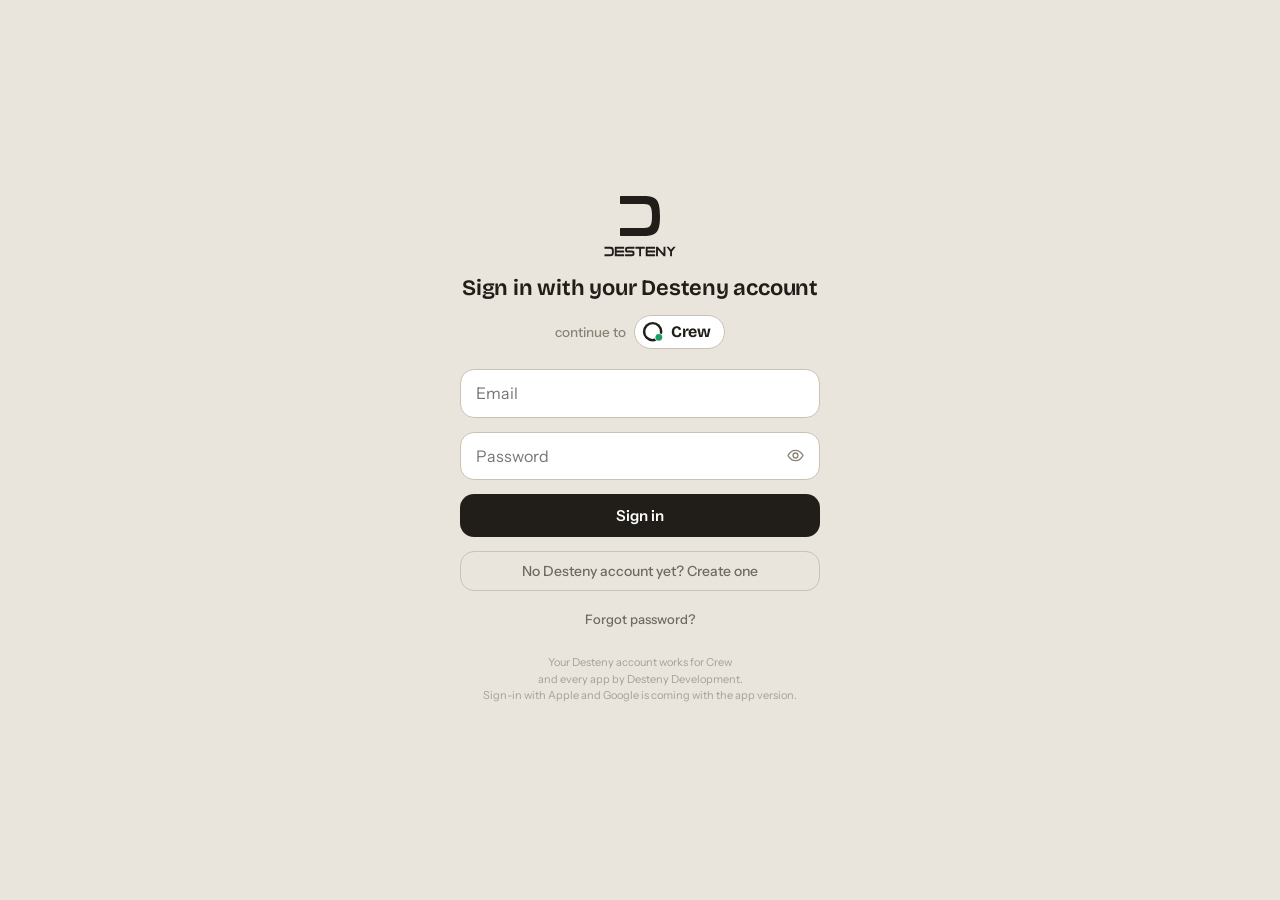
==== index.html @ 1696295f "Ausgelieferter Stand" ====
<!doctype html>
<html lang="de">
  <head>
    <meta charset="utf-8" />
    <meta name="viewport" content="width=device-width, initial-scale=1, viewport-fit=cover" />
    <meta name="theme-color" content="#f6f3ee" />
    <title>Crew</title>
    <link rel="icon" href="./icons/icon.svg" type="image/svg+xml" />
    <link rel="icon" href="./icons/favicon-32.png" sizes="32x32" media="(prefers-color-scheme: light)" />
    <link rel="icon" href="./icons/favicon-32-dunkel.png" sizes="32x32" media="(prefers-color-scheme: dark)" />
    <link rel="apple-touch-icon" href="./icons/apple-touch-icon.png" />
    <link rel="manifest" href="./manifest.json" />
    <meta name="mobile-web-app-capable" content="yes" />
    <meta name="apple-mobile-web-app-capable" content="yes" />
    <meta name="apple-mobile-web-app-status-bar-style" content="default" />
    <meta name="apple-mobile-web-app-title" content="Crew" />
    <link rel="stylesheet" href="./fonts.css" />
    <link rel="stylesheet" href="./styles.css" />
  </head>
  <body>
    <main id="app" aria-live="polite"></main>
    <!-- Vom Server erzeugt (scripts/serve.mjs): wählt Demo- oder Server-Modus. Fehlt die
         Datei, bleibt es beim Demo-Modus — die App läuft auch als reine Dateisammlung. -->
    <script src="./config.js"></script>
    <script type="module" src="./app.js"></script>
  </body>
</html>
---- fonts.css ----
/* Lokale Schriften — kein Aufruf an Google-Server. */
@font-face{
  font-family:'Bricolage Grotesque';
  font-style:normal;
  font-weight:400 800;
  font-display:swap;
  src:url('./fonts/BricolageGrotesque-latin-ext.woff2') format('woff2');
  unicode-range:U+0100-02BA, U+02BD-02C5, U+02C7-02CC, U+02CE-02D7, U+02DD-02FF, U+0304, U+0308, U+0329, U+1D00-1DBF, U+1E00-1E9F, U+1EF2-1EFF, U+2020, U+20A0-20AB, U+20AD-20C0, U+2113, U+2C60-2C7F, U+A720-A7FF;
}
@font-face{
  font-family:'Bricolage Grotesque';
  font-style:normal;
  font-weight:400 800;
  font-display:swap;
  src:url('./fonts/BricolageGrotesque-latin.woff2') format('woff2');
  unicode-range:U+0000-00FF, U+0131, U+0152-0153, U+02BB-02BC, U+02C6, U+02DA, U+02DC, U+0304, U+0308, U+0329, U+2000-206F, U+20AC, U+2122, U+2191, U+2193, U+2212, U+2215, U+FEFF, U+FFFD;
}
@font-face{
  font-family:'Instrument Sans';
  font-style:normal;
  font-weight:400 700;
  font-display:swap;
  src:url('./fonts/InstrumentSans-latin-ext.woff2') format('woff2');
  unicode-range:U+0100-02BA, U+02BD-02C5, U+02C7-02CC, U+02CE-02D7, U+02DD-02FF, U+0304, U+0308, U+0329, U+1D00-1DBF, U+1E00-1E9F, U+1EF2-1EFF, U+2020, U+20A0-20AB, U+20AD-20C0, U+2113, U+2C60-2C7F, U+A720-A7FF;
}
@font-face{
  font-family:'Instrument Sans';
  font-style:normal;
  font-weight:400 700;
  font-display:swap;
  src:url('./fonts/InstrumentSans-latin.woff2') format('woff2');
  unicode-range:U+0000-00FF, U+0131, U+0152-0153, U+02BB-02BC, U+02C6, U+02DA, U+02DC, U+0304, U+0308, U+0329, U+2000-206F, U+20AC, U+2122, U+2191, U+2193, U+2212, U+2215, U+FEFF, U+FFFD;
}
---- styles.css ----
/* ==========================================================================
   Design-Tokens (Fable, 04.09.2026). Alle Farben der App laufen über diese
   Variablen; die Screens enthalten keine Hex-Literale mehr (scripts/tokenize.mjs).
   Hell ist der Standard, Dunkel liegt auf :root[data-theme="dark"] — das Thema
   wird von core/theme.js gesetzt (Einstellung System/Hell/Dunkel, System löst
   prefers-color-scheme auf). Alpha-Tokens (--ink-aNN, --shadow-NN, --green-aNN …)
   erzeugt das Skript zwischen den AUTO-Marken.
   ========================================================================== */
/* tokens:start */
:root {
  --canvas: #eae5dc;
  --paper: #f6f3ee;
  --paper-soft: #fcfbf8;
  --surface: #ffffff;
  --field: #ede8e0;
  --field-deep: #e7e2d8;
  --handle: #d9d3ca;
  --line-solid: #c9c2b6;
  --line-strong: #b8b0a4;
  --nav: rgba(252, 251, 248, .96);
  --ink: #211e1a;
  --ink-soft: #6f6963;
  --muted: #8a8377;
  --muted-light: #a79f95;
  --on-ink: #ffffff;
  --on-accent: #ffffff;
  --green: #1b9e5f;
  --green-dark: #17694a;
  --green-tint: #e3f2e9;
  --orange: #d96c1f;
  --orange-dark: #b05e1c;
  --orange-tint: #fbf1e8;
  --red: #d14b3f;
  --danger: #c0442c;
  --red-tint: #fbedea;
  --blue: #7f9fc9;
  --blue-dark: #3d5e8c;
  --blue-tint: #eff3fa;
  --map-tint: #d9e6e4;
  /* Auftrag §2.2: Der QR-Code bleibt in BEIDEN Themen hell. Ein umgedrehter Code (helle
     Module auf dunklem Grund) lesen zwar viele Scanner, aber nicht alle — und ein Code,
     der bei manchen nicht geht, ist kaputt. Deshalb eigene Tokens, die im dunklen Satz
     bewusst NICHT überschrieben werden. */
  --qr-grund: #f6f3ee;
  --qr-tinte: #211e1a;
  --qr-marke: #17694a;
  --scrim: rgba(246, 243, 238, .26);
  --scrim-filter: blur(6px);
  --ring-rgb: 24,21,18;
  --glass: rgba(255,255,255,.72);
  --line: var(--ink-a09);
  --radius-card: 18px;
  --radius-screen: 44px;
  /* AUTO-ALPHA-LIGHT */
  --green-a00: rgba(27,158,95,0);
  --green-a05: rgba(27,158,95,.05);
  --green-a10: rgba(27,158,95,.1);
  --green-a12: rgba(27,158,95,.12);
  --green-a14: rgba(27,158,95,.14);
  --green-a16: rgba(27,158,95,.16);
  --green-a20: rgba(27,158,95,.2);
  --green-a22: rgba(27,158,95,.22);
  --green-a26: rgba(27,158,95,.26);
  --green-a28: rgba(27,158,95,.28);
  --green-a30: rgba(27,158,95,.3);
  --green-a35: rgba(27,158,95,.35);
  --green-a40: rgba(27,158,95,.4);
  --green-a42: rgba(27,158,95,.42);
  --green-a45: rgba(27,158,95,.45);
  --green-a50: rgba(27,158,95,.5);
  --green-a55: rgba(27,158,95,.55);
  --green-a60: rgba(27,158,95,.6);
  --green-a62: rgba(27,158,95,.62);
  --green-a65: rgba(27,158,95,.65);
  --green-a90: rgba(27,158,95,.9);
  --green-a92: rgba(27,158,95,.92);
  --ink-a05: rgba(33,30,26,.05);
  --ink-a06: rgba(33,30,26,.06);
  --ink-a07: rgba(33,30,26,.07);
  --ink-a08: rgba(33,30,26,.08);
  --ink-a09: rgba(33,30,26,.09);
  --ink-a10: rgba(33,30,26,.1);
  --ink-a12: rgba(33,30,26,.12);
  --ink-a14: rgba(33,30,26,.14);
  --ink-a16: rgba(33,30,26,.16);
  --ink-a18: rgba(33,30,26,.18);
  --ink-a20: rgba(33,30,26,.2);
  --ink-a22: rgba(33,30,26,.22);
  --ink-a28: rgba(33,30,26,.28);
  --ink-a35: rgba(33,30,26,.35);
  --ink-a3_5: rgba(33,30,26,.035);
  --ink-a44: rgba(33,30,26,.44);
  --ink-a50: rgba(33,30,26,.5);
  --ink-a72: rgba(33,30,26,.72);
  --ink-a92: rgba(33,30,26,.92);
  --orange-a22: rgba(217,108,31,.22);
  --orange-a28: rgba(217,108,31,.28);
  --orange-a32: rgba(217,108,31,.32);
  --orange-a35: rgba(217,108,31,.35);
  --orange-a40: rgba(217,108,31,.4);
  --orange-dark-a08: rgba(176,94,28,.08);
  --orange-dark-a10: rgba(176,94,28,.1);
  --orange-dark-a28: rgba(176,94,28,.28);
  --orange-dark-a30: rgba(176,94,28,.3);
  --orange-dark-a34: rgba(176,94,28,.34);
  --paper-a00: rgba(246,243,238,0);
  --paper-a72: rgba(246,243,238,.72);
  --paper-a88: rgba(246,243,238,.88);
  --paper-a90: rgba(246,243,238,.9);
  --paper-a92: rgba(246,243,238,.92);
  --paper-a94: rgba(246,243,238,.94);
  --red-a25: rgba(209,75,63,.25);
  --red-a28: rgba(209,75,63,.28);
  --red-a30: rgba(209,75,63,.3);
  --red-a45: rgba(209,75,63,.45);
  --shadow-04: rgba(33,30,26,.04);
  --shadow-05: rgba(33,30,26,.05);
  --shadow-06: rgba(33,30,26,.06);
  --shadow-07: rgba(33,30,26,.07);
  --shadow-08: rgba(33,30,26,.08);
  --shadow-10: rgba(33,30,26,.1);
  --shadow-12: rgba(33,30,26,.12);
  --shadow-14: rgba(33,30,26,.14);
  --shadow-15: rgba(33,30,26,.15);
  --shadow-16: rgba(33,30,26,.16);
  --shadow-18: rgba(33,30,26,.18);
  --shadow-20: rgba(33,30,26,.2);
  --shadow-22: rgba(33,30,26,.22);
  --shadow-25: rgba(33,30,26,.25);
  --shadow-30: rgba(33,30,26,.3);
  /* /AUTO-ALPHA-LIGHT */
  color-scheme: light;
  font-family: "Instrument Sans", system-ui, sans-serif;
  color: var(--ink);
  background: var(--canvas);
}
:root[data-theme="dark"] {
  --canvas: #121110;
  --paper: #1a1816;
  --paper-soft: #1f1d1a;
  --surface: #262320;
  --field: #2f2b27;
  --field-deep: #383430;
  --handle: #45403a;
  --line-solid: #4b4640;
  --line-strong: #5a544d;
  --nav: rgba(26, 24, 22, .96);
  --ink: #f2ede5;
  --ink-soft: #cfc8be;
  --muted: #a0988c;
  --muted-light: #7a7268;
  --on-ink: #17150f;
  --on-accent: #ffffff;
  --green: #2db56f;
  --green-dark: #8fdcb2;
  --green-tint: #1c2e25;
  --orange: #ee8a3a;
  --orange-dark: #f3ad6e;
  --orange-tint: #33251a;
  --red: #ef6f63;
  --danger: #f3806f;
  --red-tint: #3a1f1c;
  --blue: #8fb0dc;
  --blue-dark: #a9c4ea;
  --blue-tint: #1f2734;
  --map-tint: #22302f;
  --scrim: rgba(8, 7, 6, .44);
  --scrim-filter: blur(6px);
  --ring-rgb: 242,237,229;
  --glass: rgba(38,35,32,.72);
  /* AUTO-ALPHA-DARK */
  --green-a00: rgba(45,181,111,0);
  --green-a05: rgba(45,181,111,.05);
  --green-a10: rgba(45,181,111,.1);
  --green-a12: rgba(45,181,111,.12);
  --green-a14: rgba(45,181,111,.14);
  --green-a16: rgba(45,181,111,.16);
  --green-a20: rgba(45,181,111,.2);
  --green-a22: rgba(45,181,111,.22);
  --green-a26: rgba(45,181,111,.26);
  --green-a28: rgba(45,181,111,.28);
  --green-a30: rgba(45,181,111,.3);
  --green-a35: rgba(45,181,111,.35);
  --green-a40: rgba(45,181,111,.4);
  --green-a42: rgba(45,181,111,.42);
  --green-a45: rgba(45,181,111,.45);
  --green-a50: rgba(45,181,111,.5);
  --green-a55: rgba(45,181,111,.55);
  --green-a60: rgba(45,181,111,.6);
  --green-a62: rgba(45,181,111,.62);
  --green-a65: rgba(45,181,111,.65);
  --green-a90: rgba(45,181,111,.9);
  --green-a92: rgba(45,181,111,.92);
  --ink-a05: rgba(242,237,229,.065);
  --ink-a06: rgba(242,237,229,.078);
  --ink-a07: rgba(242,237,229,.091);
  --ink-a08: rgba(242,237,229,.104);
  --ink-a09: rgba(242,237,229,.117);
  --ink-a10: rgba(242,237,229,.13);
  --ink-a12: rgba(242,237,229,.156);
  --ink-a14: rgba(242,237,229,.182);
  --ink-a16: rgba(242,237,229,.208);
  --ink-a18: rgba(242,237,229,.234);
  --ink-a20: rgba(242,237,229,.26);
  --ink-a22: rgba(242,237,229,.286);
  --ink-a28: rgba(242,237,229,.364);
  --ink-a35: rgba(242,237,229,.455);
  --ink-a3_5: rgba(242,237,229,.046);
  --ink-a44: rgba(242,237,229,.572);
  --ink-a50: rgba(242,237,229,.65);
  --ink-a72: rgba(242,237,229,.936);
  --ink-a92: rgba(242,237,229,1);
  --orange-a22: rgba(238,138,58,.22);
  --orange-a28: rgba(238,138,58,.28);
  --orange-a32: rgba(238,138,58,.32);
  --orange-a35: rgba(238,138,58,.35);
  --orange-a40: rgba(238,138,58,.4);
  --orange-dark-a08: rgba(243,173,110,.08);
  --orange-dark-a10: rgba(243,173,110,.1);
  --orange-dark-a28: rgba(243,173,110,.28);
  --orange-dark-a30: rgba(243,173,110,.3);
  --orange-dark-a34: rgba(243,173,110,.34);
  --paper-a00: rgba(26,24,22,0);
  --paper-a72: rgba(26,24,22,.72);
  --paper-a88: rgba(26,24,22,.88);
  --paper-a90: rgba(26,24,22,.9);
  --paper-a92: rgba(26,24,22,.92);
  --paper-a94: rgba(26,24,22,.94);
  --red-a25: rgba(239,111,99,.25);
  --red-a28: rgba(239,111,99,.28);
  --red-a30: rgba(239,111,99,.3);
  --red-a45: rgba(239,111,99,.45);
  --shadow-04: rgba(0,0,0,.08);
  --shadow-05: rgba(0,0,0,.1);
  --shadow-06: rgba(0,0,0,.12);
  --shadow-07: rgba(0,0,0,.14);
  --shadow-08: rgba(0,0,0,.16);
  --shadow-10: rgba(0,0,0,.2);
  --shadow-12: rgba(0,0,0,.24);
  --shadow-14: rgba(0,0,0,.28);
  --shadow-15: rgba(0,0,0,.3);
  --shadow-16: rgba(0,0,0,.32);
  --shadow-18: rgba(0,0,0,.36);
  --shadow-20: rgba(0,0,0,.4);
  --shadow-22: rgba(0,0,0,.44);
  --shadow-25: rgba(0,0,0,.5);
  --shadow-30: rgba(0,0,0,.6);
  /* /AUTO-ALPHA-DARK */
  color-scheme: dark;
}
/* tokens:end */

* { box-sizing: border-box; }
html, body, #app { min-height: 100%; margin: 0; }
body { min-height: 100dvh; }

/* Auftrag §4.6 — die App soll sich nicht wie eine Website im Browser anfuehlen.
   overscroll-behavior: none nimmt dem Dokument das Gummiband und das Ziehen zum
   Neuladen. overflow: hidden verhindert, dass die SEITE selbst scrollt; gescrollt
   wird ausschliesslich in .screen-scroll, und die haelt ihr Scrollen bei sich
   (overscroll-behavior: contain, weiter unten).
   Das Vergroessern mit zwei Fingern bleibt ausdruecklich erlaubt — wer schlecht
   sieht, braucht es. Das unruhige Gefuehl kam vom Ziehen ueber den Rand. */
html, body { overscroll-behavior: none; }
@media (pointer: coarse), (max-width: 900px) {
  html, body {
    /* svh statt dvh: die KLEINE Ansichtshoehe aendert sich nicht, wenn die
       Adressleiste des Browsers ein- und ausfaehrt. Mit dvh sprang bei jeder
       Scrollbewegung die gesamte Hoehe der App. */
    height: 100svh;
    overflow: hidden;
    position: relative;
  }
  #app { min-height: 100svh; height: 100svh; }
}
button { font: inherit; }
button, a { -webkit-tap-highlight-color: transparent; }

.device {
  width: min(390px, 100dvw);
  height: min(844px, 100dvh);
  min-height: 640px;
  margin: max(0px, calc((100dvh - 844px) / 2)) auto;
  position: relative;
  overflow: hidden;
  display: flex;
  flex-direction: column;
  color: var(--ink);
  background: var(--paper);
  border: 1px solid var(--ink-a14);
  border-radius: var(--radius-screen);
  box-shadow: 0 16px 40px var(--shadow-12);
}

.status-bar {
  height: 46px;
  padding: 12px 28px 0;
  flex: 0 0 46px;
  display: flex;
  align-items: center;
  justify-content: space-between;
  font-size: 15px;
  font-weight: 600;
  letter-spacing: .02em;
}
.status-icons { display: flex; align-items: center; gap: 6px; }
.status-icons svg { display: block; }

.screen-content {
  min-height: 0;
  flex: 1;
  overflow-y: auto;
  overflow-x: hidden;
  scrollbar-width: none;
}
.screen-content::-webkit-scrollbar { display: none; }

.topbar {
  display: flex;
  align-items: center;
  justify-content: space-between;
  gap: 12px;
  padding: 8px 20px 0;
}
.brand {
  padding-left: 4px;
  font-family: "Bricolage Grotesque", sans-serif;
  font-size: 22px;
  font-weight: 650;
  letter-spacing: -.04em;
}
.brand em { color: var(--green); font-style: normal; }

.icon-switch {
  display: flex;
  align-items: center;
  padding: 3px;
  border-radius: 999px;
  background: var(--field);
}
.icon-switch button,
.icon-button {
  display: grid;
  place-items: center;
  width: 32px;
  height: 30px;
  padding: 0;
  border: 0;
  border-radius: 999px;
  color: var(--muted-light);
  background: transparent;
  cursor: pointer;
}
.icon-switch button.active {
  color: var(--ink);
  background: var(--surface);
  box-shadow: 0 1px 3px var(--shadow-08);
}
.icon-button { width: 36px; height: 36px; background: var(--glass); }
.icon-button svg, .icon-switch svg { width: 17px; height: 17px; }

.crew-strip {
  display: flex;
  gap: 10px;
  padding: 14px 20px 6px;
  overflow-x: auto;
  scrollbar-width: none;
}
.crew-strip::-webkit-scrollbar { display: none; }
.crew-card {
  width: 155px;
  min-width: 155px;
  height: 112px;
  position: relative;
  display: flex;
  flex-direction: column;
  gap: 9px;
  padding: 14px 15px 13px;
  overflow: visible;
  border: 1px solid var(--line);
  border-radius: var(--radius-card);
  color: var(--ink);
  background: var(--surface);
  box-shadow: 0 1px 2px var(--shadow-04);
  text-align: left;
  cursor: pointer;
}
.crew-card.active-meet::before,
.person-avatar.active-meet::after,
.person-row.active-meet::before {
  position: absolute;
  inset: 0;
  z-index: 0;
  content: "";
  pointer-events: none;
  border-radius: inherit;
  background-image:
    linear-gradient(180deg, var(--green-a90), var(--green-a00)),
    linear-gradient(0deg, var(--green-a90), var(--green-a00)),
    linear-gradient(90deg, var(--green-a90), var(--green-a00)),
    linear-gradient(270deg, var(--green-a90), var(--green-a00));
  background-position: top, bottom, left, right;
  background-repeat: no-repeat;
  background-size: 100% 10px, 100% 10px, 10px 100%, 10px 100%;
  animation: edge-fade 3.2s ease-in-out infinite;
}
.crew-card > *, .person-row > * { position: relative; z-index: 1; }
.crew-card .avatar-stack { padding-left: 6px; display: flex; align-items: center; }
.mini-avatar {
  display: grid;
  place-items: center;
  width: 27px;
  height: 27px;
  margin-left: -7px;
  border: 2px solid var(--surface);
  border-radius: 50%;
  color: var(--surface);
  font-size: 10.5px;
  font-weight: 600;
}
.mini-avatar.more { color: var(--muted); background: var(--field); font-size: 10px; }
.crew-card-title { overflow: hidden; font-size: 14px; font-weight: 650; letter-spacing: -.01em; text-overflow: ellipsis; var(--surface)-space: nowrap; }
.crew-card-meta { overflow: hidden; color: var(--ink-soft); font-size: 12px; font-weight: 550; text-overflow: ellipsis; var(--surface)-space: nowrap; }
.crew-card.active-meet .crew-card-meta { color: var(--green-dark); }
.notice-badge {
  position: absolute;
  z-index: 3;
  top: -8px;
  right: -6px;
  min-width: 21px;
  height: 21px;
  padding: 0 6px;
  border-radius: 11px;
  color: var(--on-accent);
  background: var(--orange);
  box-shadow: 0 2px 5px var(--orange-a35);
  font-size: 11.5px;
  font-weight: 650;
  line-height: 21px;
  text-align: center;
}
.new-crew-card {
  width: 118px;
  min-width: 118px;
  height: 112px;
  display: flex;
  flex-direction: column;
  align-items: flex-start;
  justify-content: center;
  gap: 7px;
  padding: 0 14px;
  border: 1.5px dashed var(--ink-a22);
  border-radius: 20px;
  color: var(--muted);
  background: transparent;
  cursor: pointer;
  font-size: 12px;
  font-weight: 650;
  var(--surface)-space: nowrap;
}
.plus-orb { display: grid; place-items: center; width: 30px; height: 30px; border-radius: 50%; background: var(--field); font-size: 16px; font-weight: 600; }

.people-list { padding: 10px 24px 0; }
.person-row {
  position: relative;
  width: 100%;
  display: flex;
  align-items: center;
  gap: 12px;
  padding: 9px 0;
  overflow: hidden;
  border: 0;
  color: var(--ink);
  background: transparent;
  text-align: left;
  cursor: pointer;
}
.person-avatar {
  width: 42px;
  height: 42px;
  flex: 0 0 42px;
  position: relative;
  display: grid;
  place-items: center;
  overflow: hidden;
  border-radius: 50%;
  color: var(--surface);
  font-size: 15px;
  font-weight: 600;
}
.person-avatar.active-meet::after { z-index: 1; background-size: 108% 108%; animation: avatar-fade 3.2s ease-in-out infinite; }
.free-dot { position: absolute; right: -1px; bottom: -1px; z-index: 3; width: 13px; height: 13px; border: 2.5px solid var(--paper); border-radius: 50%; background: var(--green); }
.person-copy { min-width: 0; flex: 1; display: flex; flex-direction: column; gap: 1px; }
.person-name { overflow: hidden; display: flex; align-items: center; gap: 4px; font-size: 15px; font-weight: 600; letter-spacing: -.01em; text-overflow: ellipsis; var(--surface)-space: nowrap; }
.person-name .friend-star { color: #b88b17; font-size: 13px; }
.person-name .special-marker { display: grid; place-items: center; width: 13px; height: 13px; border: 1px solid #786a84; border-radius: 4px; color: #786a84; font-size: 8px; }
.person-status { overflow: hidden; color: var(--muted); font-size: 12.5px; font-weight: 500; text-overflow: ellipsis; var(--surface)-space: nowrap; }

.free-zone { min-height: 112px; margin-top: auto; display: flex; align-items: center; justify-content: center; }
.free-button {
  width: 64px;
  height: 64px;
  display: grid;
  place-items: center;
  padding: 0;
  border: 1.5px solid var(--green-a42);
  border-radius: 50%;
  color: var(--green-dark);
  background: var(--glass);
  box-shadow: 0 1px 2px var(--shadow-04);
  cursor: pointer;
  font-family: "Bricolage Grotesque", sans-serif;
  font-size: 13px;
  font-weight: 650;
  user-select: none;
  touch-action: none;
}
.free-button.is-free { border-color: var(--green); color: var(--on-accent); background: var(--green); }

.tabbar {
  min-height: 78px;
  padding: 10px 12px 24px;
  display: flex;
  align-items: stretch;
  border-top: 1px solid var(--ink-a08);
  background: var(--nav);
}
.tabbar button {
  flex: 1;
  display: flex;
  flex-direction: column;
  align-items: center;
  gap: 3px;
  padding: 0;
  border: 0;
  color: var(--muted-light);
  background: transparent;
  cursor: pointer;
  font-size: 11px;
  font-weight: 500;
}
.tabbar button.active { color: var(--ink); font-weight: 650; }
.tabbar svg { width: 24px; height: 24px; }

.sheet-scrim { position: absolute; z-index: 10; inset: 0; background: var(--scrim); -webkit-backdrop-filter: var(--scrim-filter); backdrop-filter: var(--scrim-filter); }
.hold-overlay { position: absolute; z-index: 11; inset: 0; pointer-events: none; }
.hold-ring { position: absolute; width: 228px; height: 228px; border-radius: 50%; background: conic-gradient(from 180deg, rgba(var(--ring-rgb),0) 0deg, rgba(var(--ring-rgb),.92) 360deg); -webkit-mask: radial-gradient(circle closest-side, transparent 92px, #000 93px); mask: radial-gradient(circle closest-side, transparent 92px, #000 93px); }
.hold-time { position: absolute; width: 150px; transform: translate(-50%, -50%); color: var(--on-accent); text-align: center; font-family: "Bricolage Grotesque", sans-serif; font-size: 17px; font-weight: 650; letter-spacing: -.02em; }
.hold-time small { display: block; margin-top: 3px; color: rgba(255,255,255,.7); font-family: "Instrument Sans", sans-serif; font-size: 11px; font-weight: 500; letter-spacing: 0; }
.hold-free-button { position: absolute; z-index: 3; pointer-events: none; transform: translate(-50%, -50%); }

.meet-screen, .profile-screen { padding: 8px 20px 0; }
.screen-title { padding: 2px 4px 12px; font-family: "Bricolage Grotesque", sans-serif; font-size: 22px; font-weight: 650; letter-spacing: -.04em; }
.screen-head { display: flex; justify-content: space-between; align-items: center; gap: 10px; }
.meet-controls { display: flex; gap: 6px; }
.meet-list { display: flex; flex-direction: column; gap: 10px; padding-bottom: 16px; }
.meet-card { position: relative; display: grid; grid-template-columns: 46px 1fr auto; gap: 11px; align-items: center; padding: 13px; border: 1px solid var(--line); border-radius: 20px; background: var(--surface); box-shadow: 0 1px 2px var(--shadow-04); }
.meet-icon { display: grid; place-items: center; width: 42px; height: 42px; border-radius: 13px; background: #e9e1d5; font-size: 20px; }
.meet-copy { min-width: 0; }
.meet-copy strong, .meet-copy span { display: block; overflow: hidden; text-overflow: ellipsis; var(--surface)-space: nowrap; }
.meet-copy strong { font-size: 15px; }
.meet-copy span { margin-top: 3px; color: var(--muted); font-size: 12px; }
.round-control { display: grid; place-items: center; width: 30px; height: 30px; padding: 0; border: 1px solid var(--ink-a16); border-radius: 50%; color: var(--green-dark); background: var(--surface); }

.profile-card { padding: 18px; border: 1px solid var(--line); border-radius: 22px; background: var(--surface); }
.profile-row { display: flex; align-items: center; gap: 12px; }
.profile-avatar { display: grid; place-items: center; width: 60px; height: 60px; border-radius: 50%; color: var(--on-accent); background: #c98a5b; font-size: 19px; font-weight: 650; }
.profile-card h2 { margin: 0; font-family: "Bricolage Grotesque", sans-serif; font-size: 20px; letter-spacing: -.03em; }
.profile-card p { margin: 3px 0 0; color: var(--muted); font-size: 13px; }
.profile-section { margin-top: 18px; font-size: 13px; font-weight: 650; }
.profile-link { width: 100%; display: flex; align-items: center; justify-content: space-between; padding: 15px 2px; border: 0; border-bottom: 1px solid var(--line); color: var(--ink); background: transparent; text-align: left; }

.modal { position: absolute; z-index: 14; inset: 0; display: flex; align-items: flex-end; }
.modal-card { width: 100%; padding: 14px 20px 28px; border-radius: 26px 26px 0 0; background: var(--surface); box-shadow: 0 -10px 30px var(--shadow-15); }
.modal-handle { width: 38px; height: 4px; margin: 0 auto 15px; border-radius: 999px; background: var(--handle); }
.modal h2 { margin: 0 0 13px; font-family: "Bricolage Grotesque", sans-serif; font-size: 21px; letter-spacing: -.03em; }
.modal label { display: block; margin: 14px 0 6px; color: var(--muted); font-size: 12px; font-weight: 650; }
.modal input { width: 100%; padding: 13px 14px; border: 1px solid var(--line); border-radius: 14px; outline: none; color: var(--ink); background: var(--paper); }
.primary-action { width: 100%; margin-top: 16px; padding: 14px; border: 0; border-radius: 15px; color: var(--surface); background: var(--green); font-weight: 650; }
.secondary-action { width: 100%; margin-top: 9px; padding: 13px; border: 0; border-radius: 15px; color: var(--ink); background: var(--field); font-weight: 650; }

@keyframes edge-fade {
  0%, 100% { background-size: 100% 10px, 100% 10px, 10px 100%, 10px 100%; }
  50% { background-size: 100% 18px, 100% 18px, 18px 100%, 18px 100%; }
}
@keyframes avatar-fade {
  0%, 100% { background-size: 108% 108%; }
  50% { background-size: 76% 76%; }
}

@media (max-width: 390px), (max-height: 844px) {
  .device { width: 100dvw; height: 100dvh; margin: 0; border: 0; border-radius: 0; box-shadow: none; }
}

/* Die Runtime rendert exakt einen extrahierten inneren Handy-Screen der Referenz. */
#app {
  min-height: 100dvh;
  display: grid;
  place-items: center;
}
.runtime-shell {
  width: min(390px, 100dvw);
  height: min(844px, 100dvh);
  min-height: 640px;
  position: relative;
}
.runtime-phone {
  width: 100% !important;
  height: 100% !important;
  min-height: 640px;
}
.runtime-scrim {
  position: absolute;
  z-index: 10;
  inset: 0;
  border-radius: inherit;
  background: var(--scrim);
  -webkit-backdrop-filter: var(--scrim-filter);
  backdrop-filter: var(--scrim-filter);
}
.runtime-hold-overlay {
  position: absolute;
  z-index: 11;
  inset: 0;
  pointer-events: none;
}
.runtime-hold-ring {
  position: absolute;
  width: 228px;
  height: 228px;
  border-radius: 50%;
  background: conic-gradient(from 180deg, rgba(var(--ring-rgb),0) 0deg, rgba(var(--ring-rgb),.92) 360deg);
  -webkit-mask: radial-gradient(circle closest-side, transparent 92px, #000 93px);
  mask: radial-gradient(circle closest-side, transparent 92px, #000 93px);
}
.runtime-hold-dot {
  position: absolute;
  display: grid;
  place-items: center;
  width: 64px;
  height: 64px;
  transform: translate(-50%, -50%);
  border-radius: 50%;
  color: var(--on-accent);
  background: var(--green);
  font-family: "Bricolage Grotesque", sans-serif;
  font-size: 13px;
  font-weight: 650;
}
.runtime-hold-time {
  position: absolute;
  width: 150px;
  transform: translate(-50%, -50%);
  color: var(--on-accent);
  font-family: "Bricolage Grotesque", sans-serif;
  font-size: 17px;
  font-weight: 650;
  letter-spacing: -.02em;
  text-align: center;
}
.runtime-hold-time small {
  display: block;
  margin-top: 3px;
  color: rgba(255,255,255,.7);
  font-family: "Instrument Sans", sans-serif;
  font-size: 11px;
  font-weight: 500;
  letter-spacing: 0;
}

@keyframes kantenFade {
  0%, 100% { background-size: 100% 10px, 100% 10px, 10px 100%, 10px 100%; }
  50% { background-size: 100% 18px, 100% 18px, 18px 100%, 18px 100%; }
}
@keyframes avPuls {
  0%, 100% { background-size: 108% 108%; }
  50% { background-size: 76% 76%; }
}
/* v14-Kanten-Fade (reference/current): geblurrte Border-Ringe, Puls nur über die Fade-Tiefe. */
@keyframes fadeKante {
  0%, 100% { border-width: 13px; }
  50% { border-width: 18px; }
}
@keyframes fadeKanteS {
  0%, 100% { border-width: 9px; }
  50% { border-width: 12px; }
}
@keyframes fadeKanteXS {
  0%, 100% { border-width: 7px; }
  50% { border-width: 9px; }
}

/* v4: Reale Geraete fuellen den Bildschirm. Der Handyrahmen ist ausschliesslich die
   Desktop-Vorschau fuer breite Fenster — kein Groessensimulator in der App.
   Vorher griff die Regel nur bis 390px Breite ODER 844px Hoehe, weshalb ein echtes
   430x932-Handy und jedes Tablet eine 390x844-Attrappe mit Rahmen und Schatten zeigten. */
@media (pointer: coarse), (max-width: 900px) {
  .runtime-shell { width: 100dvw; height: 100svh; min-height: 0; }
  .runtime-phone { min-height: 0; border: 0 !important; border-radius: 0 !important; box-shadow: none !important; }
  /* Ohne Rahmen gibt es keine Kontur, an der die gleitende Ebene enden müsste. */
  #app { --gleit-rahmen: 0px; --gleit-radius: 0px; }
}

/* v3.1 — Toast, Scrollflächen, Übergänge */
@keyframes toastIn {
  from { opacity: 0; transform: translateY(10px); }
  to { opacity: 1; transform: translateY(0); }
}
/* Eine Scrollfläche je Screen: Scrollbars unsichtbar, aber ohne Breitenverlust. */
.screen-scroll { scrollbar-width: none; -ms-overflow-style: none; overscroll-behavior: contain; }
.screen-scroll::-webkit-scrollbar { width: 0; height: 0; }
/* v4 P0-1: Die Seiten in der Tab-Bahn bewegen sich, die Chrome nicht.
   touch-action: pan-y laesst vertikales Scrollen zu und gibt die horizontale Geste an
   die App — ohne das feuert der Compositor pointercancel und der Swipe stirbt. */
.tab-page { will-change: transform, opacity; touch-action: pan-y; }
/* Ein Seitenzug darf keinen Text markieren (sichtbare blaue Auswahl beim Swipe). */
.runtime-phone { -webkit-user-select: none; user-select: none; }
.runtime-phone input, .runtime-phone textarea, .runtime-phone [contenteditable] {
  -webkit-user-select: text; user-select: text;
}
.tab-track { touch-action: pan-y; }
/* Eigene vertikale Zieh-Flaechen (Saved-Sheet) brauchen die Geste vollstaendig. */
[data-layerbox] { touch-action: none; }

/* v4 COMPONENT_RULES 1: Detailseiten, Chat und Sheets bekommen einen kurzen
   Transform-/Opacity-Uebergang. Bewusst als benannte ANIMATION statt als Transition:
   die Screens werden bei jedem Render neu eingefuegt, und ein frisch eingefuegter
   Knoten hat keinen Startwert, von dem aus eine Transition laufen koennte — genau
   daran scheiterten die Uebergaenge bisher (Abnahme A.4: 0 Animationen ueber 130 Frames). */
@keyframes pageEnterForward {
  from { transform: translateX(18px); opacity: 0; }
  to   { transform: none; opacity: 1; }
}
@keyframes pageEnterBack {
  from { transform: translateX(-18px); opacity: 0; }
  to   { transform: none; opacity: 1; }
}
/* Runde 3: Die Überlagerung zwischen Kopf und Liste (Aktivitätenbox im Raum) gehört zur
   Seite und bewegt sich mit ihr — vorher lief alles herein außer ihr. */
.runtime-shell[data-move="push"] .screen-header,
.runtime-shell[data-move="push"] .screen-scroll,
.runtime-shell[data-move="push"] .screen-overlay-top,
.runtime-shell[data-move="push"] .screen-bottom { animation: pageEnterForward .22s cubic-bezier(.22,.61,.36,1) both; }
/* Ein seitlicher Wechsel auf derselben Ebene (z. B. "Chat oeffnen" per replace)
   bewegt sich wie ein Vorwaertsschritt; ein Reset blendet nur ruhig auf. */
.runtime-shell[data-move="replace"] .screen-header,
.runtime-shell[data-move="replace"] .screen-scroll,
.runtime-shell[data-move="replace"] .screen-overlay-top,
.runtime-shell[data-move="replace"] .screen-bottom { animation: pageEnterForward .22s cubic-bezier(.22,.61,.36,1) both; }
@keyframes pageFadeIn { from { opacity: 0; } to { opacity: 1; } }
.runtime-shell[data-move="reset"] .screen-header,
.runtime-shell[data-move="reset"] .screen-scroll,
.runtime-shell[data-move="reset"] .screen-overlay-top,
.runtime-shell[data-move="reset"] .screen-bottom { animation: pageFadeIn .2s ease-out both; }

.runtime-shell[data-move="back"] .screen-header,
.runtime-shell[data-move="back"] .screen-scroll,
.runtime-shell[data-move="back"] .screen-overlay-top,
.runtime-shell[data-move="back"] .screen-bottom { animation: pageEnterBack .22s cubic-bezier(.22,.61,.36,1) both; }

/* Runde 2 (Jonathan): Einstellungen gleiten von rechts ÜBER die stehende Seite. Seite und
   Standbild liegen in derselben Zelle des #app-Rasters; bewegt wird nur die obere Ebene.
   Hinein: die neue Seite über dem stehenden Standbild. Hinaus: das Standbild über der neuen.
   Runde 3 (N1): Es gibt dabei nur EIN Telefon. Die bewegte Ebene wird auf das Innere des
   stehenden Rahmens beschnitten (unter der Statusleiste, innerhalb der 1-px-Kontur, unten mit
   derselben Rundung) und zeichnet während der Bewegung keinen eigenen Rahmen — nur ihren
   Kantenschatten. Am Ende liegen Rahmen und Kontur wieder pixelgleich übereinander. */
#app { overflow-x: clip; --gleit-rahmen: 1px; --gleit-radius: calc(var(--radius-screen) - 1px); }
/* Jede Hülle ist ein eigener Stapelkontext. Angesehen (Runde 3): Beim Zurückgleiten in den Chat
   lagen Kopf (z 5) und Aktivitätenbox (z 4) des stehenden Chats ÜBER dem hinausgleitenden
   Standbild (z 3) — die z-Werte der Seite stapelten sich sonst mit denen der Ebenen. */
#app > .runtime-shell { grid-area: 1 / 1; isolation: isolate; }
.gleit-ebene { pointer-events: none; }
.runtime-shell[data-gleiten="rein"]:not(.gleit-ebene) { z-index: 2; }
.gleit-ebene[data-gleit-ebene="unten"] { z-index: 1; }
.gleit-ebene[data-gleit-ebene="oben"] { z-index: 3; }
@keyframes gleitenRein { from { transform: translateX(100%); } to { transform: none; } }
@keyframes gleitenRaus { from { transform: none; } to { transform: translateX(100%); } }
.runtime-shell[data-gleiten="rein"]:not(.gleit-ebene),
.gleit-ebene[data-gleit-ebene="oben"] {
  clip-path: inset(var(--gleit-oben, 0px) var(--gleit-rahmen) var(--gleit-rahmen) var(--gleit-rahmen) round 0 0 var(--gleit-radius) var(--gleit-radius));
}
.runtime-shell[data-gleiten="rein"]:not(.gleit-ebene) .runtime-phone,
.gleit-ebene[data-gleit-ebene="oben"] .runtime-phone {
  border-color: transparent !important;
  border-radius: 0 !important;
  box-shadow: -14px 0 32px var(--shadow-16) !important;
}
.runtime-shell[data-gleiten="rein"]:not(.gleit-ebene) .runtime-phone { animation: gleitenRein .36s cubic-bezier(.2,.75,.2,1) both; }
.gleit-ebene[data-gleit-ebene="oben"] .runtime-phone { animation: gleitenRaus .32s cubic-bezier(.3,.55,.35,1) both; }
@media (prefers-reduced-motion: reduce) {
  .runtime-shell[data-gleiten="rein"] .runtime-phone, .gleit-ebene .runtime-phone { animation: none; }
}

/* Sheets fahren von unten herein, der Scrim blendet auf. */
/* v7 A12 (spec/03 §1): Die Bewegung geht über die GANZE eigene Höhe — von der
   Rahmenunterkante an die Zielhöhe. Vorher waren es feste 18 px, was eher wie ein
   Aufblenden als wie ein Hereinfahren aussah. Beim Schließen läuft dieselbe Strecke
   rückwärts; den dafür nötigen Aufschub im DOM-Abgleich setzt core/html.js. */
@keyframes sheetRise { from { transform: translateY(100%); opacity: 0; } to { transform: none; opacity: 1; } }
@keyframes sheetFall { from { transform: none; opacity: 1; } to { transform: translateY(100%); opacity: 0; } }
@keyframes scrimOut { from { opacity: 1; } to { opacity: 0; } }
@keyframes scrimFade { from { opacity: 0; } to { opacity: 1; } }
/* Runde 3 (D2, Jonathan): „Der Hintergrund wird langsam blurry, ungefähr so schnell, wie das
   Slide-up ganz offen ist — beim Schließen genauso." Vorher blendete nur der Scrim mit Klasse
   seine Deckkraft (0,2 s) — die meisten Sheets tragen ihren Blur aber inline und erschienen
   ohne jeden Übergang. Jetzt wächst die Unschärfe selbst (Blur-Radius 0 → Zielwert) zusammen
   mit der Tönung, im selben Tempo und mit derselben Kurve wie die Karte. Der Halte-Schleier
   des Frei-Knopfs ist ausgenommen: er folgt dem Finger und wird bei jeder Bewegung neu gemalt. */
@keyframes schleierEin { from { background-color: transparent; -webkit-backdrop-filter: blur(0px); backdrop-filter: blur(0px); } }
@keyframes schleierAus { to { background-color: transparent; -webkit-backdrop-filter: blur(0px); backdrop-filter: blur(0px); } }
@keyframes karteAus { to { opacity: 0; } }
@keyframes karteEin { from { opacity: 0; } }
.ui-sheet-card { animation: sheetRise .3s cubic-bezier(.22,.61,.36,1) both; }
#app .ui-sheet-scrim,
#app [style*="backdrop-filter:var(--scrim-filter)"]:not(:where(#frei-hold *)),
#app [data-act]:has(+ [data-layerbox]) { animation: schleierEin .3s cubic-bezier(.22,.61,.36,1) both; }
/* Karten ohne eigene Bewegung (Nachfragen, Menüs) blenden mit dem Schleier auf und ab. */
#app [style*="backdrop-filter:var(--scrim-filter)"]:not(:where(#frei-hold *)) ~ :not(.ui-sheet-card):not([data-layerbox]) { animation: karteEin .22s ease-out both; }
/* Ein Knoten, der gerade ausläuft, fängt keine Eingaben mehr ab. */
/* Auch verschachtelt: die Karte in einem auslaufenden Traeger bewegt sich mit. */
[data-exit] .ui-sheet-card, .ui-sheet-card[data-exit], [data-layerbox][data-exit], [data-exit] [data-layerbox] { animation: sheetFall .22s cubic-bezier(.4,0,1,1) both; pointer-events: none; }
#app .ui-sheet-scrim[data-exit],
#app [data-exit] .ui-sheet-scrim,
#app [data-exit][style*="backdrop-filter:var(--scrim-filter)"],
#app [data-exit] [style*="backdrop-filter:var(--scrim-filter)"],
#app [data-exit] [data-act]:has(+ [data-layerbox]) { animation: schleierAus .22s cubic-bezier(.4,0,1,1) both; pointer-events: none; }
#app [data-exit] [style*="backdrop-filter:var(--scrim-filter)"] ~ :not(.ui-sheet-card):not([data-layerbox]) { animation: karteAus .18s ease-in both; pointer-events: none; }
[data-layerbox] { animation: sheetRise .3s cubic-bezier(.22,.61,.36,1) both; }

/* Fable 5 (J4/J5): Tages-Feed im Meet-Kalender — Wochenleiste oben fest, sanfter Magnet auf Tagen. */
.df-head { position: sticky; top: 0; z-index: 3; background: var(--paper); }
.wk-strip { background: var(--surface); border: 1px solid var(--ink-a09); border-radius: 16px; padding: 6px 5px; box-shadow: 0 1px 2px var(--shadow-04); overflow: hidden; touch-action: pan-y; }
.wk-day { flex: 1; display: flex; flex-direction: column; align-items: center; gap: 2px; padding: 7px 0 6px; border-radius: 12px; background: transparent; border: 0; box-shadow: none; cursor: pointer; appearance: none; font-family: 'Instrument Sans', sans-serif; transition: background .15s ease, box-shadow .15s ease; }
.wk-day > * { pointer-events: none; }
.wk-wd { font-size: 10.5px; font-weight: 650; color: var(--muted-light); }
.wk-num { font-size: 14.5px; font-weight: 650; font-variant-numeric: tabular-nums; color: var(--ink); }
.wk-dots { height: 5px; display: flex; gap: 2px; align-items: center; }
.wk-dot { width: 5px; height: 5px; border-radius: 50%; background: var(--green); display: block; }
.wk-dot-loop { background: var(--blue-dark); }
.wk-day[data-today] { background: var(--green-a16); }
.wk-day[data-today] .wk-num { color: var(--green-dark); }
.wk-day[aria-pressed="true"] { background: var(--green-a10); box-shadow: inset 0 0 0 1.5px var(--green); }
.wk-day[aria-pressed="true"] .wk-wd { color: var(--ink-soft); }
.wk-day[aria-pressed="true"] .wk-num { color: var(--ink); }
.wk-day[aria-pressed="true"][data-today] { background: var(--green); box-shadow: none; }
.wk-day[aria-pressed="true"][data-today] .wk-wd { color: var(--on-accent); opacity: .72; }
.wk-day[aria-pressed="true"][data-today] .wk-num { color: var(--on-accent); }
.wk-day[aria-pressed="true"][data-today] .wk-dot { background: var(--on-accent); opacity: .85; }
.screen-scroll:has([data-dayfeed]) { scroll-snap-type: y proximity; }
.df-day { scroll-snap-align: start; scroll-margin-top: var(--df-head, 0px); padding: 10px 0 6px; border-top: 1px solid var(--ink-a05); }
.df-day:first-child { border-top: 0; }
.df-day.df-leer { display: flex; align-items: center; justify-content: space-between; padding: 9px 0; }
.df-label { display: block; font-size: 11px; font-weight: 650; letter-spacing: .09em; text-transform: uppercase; color: var(--muted-light); padding: 0 4px; }
.df-label.df-today { color: var(--green-dark); }
.df-empty { font-size: 12px; color: var(--line-solid); padding-right: 4px; }

/* Fable 3 (J1): Anstupsen — Druckzustand, Impuls, Zustand am Knopf. Alle Farben Tokens. */
.nudge-kreis { display: flex; align-items: center; justify-content: center; border-radius: 50%; background: var(--surface); border: 1.5px solid var(--ink-a14); color: var(--ink); box-sizing: border-box; transition: transform .08s ease, background .16s ease, color .16s ease, border-color .16s ease, box-shadow .08s ease; }
.nudge-knopf:active .nudge-kreis { transform: scale(.94); box-shadow: 0 1px 3px var(--shadow-07) !important; }
.nudge-knopf[data-state="sent"] .nudge-kreis { background: var(--green-tint); border-color: var(--green-a28); color: var(--green-dark); }
.nudge-knopf[data-state="sent"] .nudge-label { color: var(--green-dark) !important; }
.nudge-punkt, .nudge-bogen { transform-box: fill-box; transform-origin: center; }
.nudge-hinweis { display: block; font-size: 11.5px; color: var(--muted); max-height: 0; overflow: hidden; opacity: 0; transition: max-height .18s ease, opacity .18s ease; }
.nudge-hinweis[data-on] { max-height: 20px; opacity: 1; }
.nudge-hinweis--klein { position: absolute; right: 0; top: 100%; white-space: nowrap; background: var(--surface); border: 1px solid var(--ink-a10); border-radius: 8px; padding: 2px 8px; margin-top: 4px; box-shadow: 0 4px 12px var(--shadow-12); z-index: 5; }
.nudge-hinweis--klein:not([data-on]) { padding: 0 8px; border-width: 0; }
@keyframes toastOut { from { opacity: 1; transform: translateY(0); } to { opacity: 0; transform: translateY(8px); } }

/* ==========================================================================
   Auftrag §4.5 — der Kalender zeigt EINEN Tag klar. Entwurf B ist nach der
   Entscheidung entfallen; hier steht nur noch, was wirklich gebraucht wird.
   ========================================================================== */

/* Punkt je Meet — in beiden Entwürfen dasselbe Zeichen. */
.ka-punkt { width: 5px; height: 5px; border-radius: 50%; background: var(--green); display: inline-block; }
.ka-punkt-loop { background: var(--blue-dark); }
.ka-nichts { font-size: 12.5px; color: var(--muted); padding: 2px 2px 6px; }
.ka-nichts-akt { border: 0; background: transparent; padding: 0; color: var(--green-dark); font: 650 12.5px 'Instrument Sans', sans-serif; cursor: pointer; text-decoration: underline; text-underline-offset: 3px; }

/* --- Der Tages-Feed --- */
.ka-feed { scroll-snap-type: y mandatory; }
.ka-tag { border-top: 1px solid var(--ink-a07); padding: 0; scroll-snap-align: start; scroll-margin-top: var(--df-head, 0px); }
.ka-tag:first-child { border-top: 0; }
.ka-kopf { display: flex; align-items: baseline; gap: 8px; padding: 13px 2px; width: 100%; border: 0; background: transparent; text-align: left; cursor: pointer; appearance: none; font-family: 'Instrument Sans', sans-serif; }
.ka-wd { font-family: 'Bricolage Grotesque', sans-serif; font-size: 15px; font-weight: 650; color: var(--ink-soft); letter-spacing: -.01em; }
.ka-datum { font-size: 13px; color: var(--muted); font-variant-numeric: tabular-nums; }
.ka-zahl { margin-left: auto; font-size: 12px; color: var(--muted-light); }
.ka-punkte { display: flex; gap: 3px; align-items: center; }
.ka-inhalt { display: none; }
.ka-heute .ka-wd { color: var(--green-dark); }

/* Der offene Tag: groß, mit Luft, und so hoch, dass genau er den Schirm füllt.
   --ka-schirm setzt bindDayFeed aus der echten Höhe der Scrollfläche. */
.ka-tag[data-offen="1"] { min-height: var(--ka-schirm, 520px); padding-bottom: 8px; }
.ka-tag[data-offen="1"] .ka-kopf { flex-direction: column; align-items: flex-start; gap: 2px; padding: 22px 2px 2px; }
.ka-tag[data-offen="1"] .ka-wd { font-size: 27px; color: var(--ink); line-height: 1.1; }
.ka-tag[data-offen="1"] .ka-datum { font-size: 15px; color: var(--ink-soft); }
.ka-tag[data-offen="1"] .ka-zahl { margin-left: 0; padding-top: 6px; font-size: 12px; color: var(--muted); }
.ka-tag[data-offen="1"] .ka-punkte { display: none; }
.ka-tag[data-offen="1"] .ka-inhalt { display: block; }
.ka-tag[data-offen="1"].ka-heute .ka-wd { color: var(--green-dark); }

/* ==========================================================================
   Auftrag §5.2 — die Karte folgt der Einstellung der App.
   Der Kartendienst liefert genau EIN Bild (hellgraues „Positron"). Ein zweites,
   dunkles gibt es dort nicht. Statt einen zweiten Dienst dazuzuholen — noch ein
   Empfänger für die Frage „wo schaut jemand hin" — wird dasselbe Bild umgekehrt:
   Wasser bleibt Wasser, Grün bleibt Grün, nur Hell und Dunkel tauschen.
   Umgekehrt wird AUSSCHLIESSLICH die Kartenfläche; Beschriftungen der App,
   Kacheln und die Herkunftsangabe liegen darüber und bleiben unberührt.
   ========================================================================== */
:root[data-theme="dark"] .maplibregl-canvas {
  filter: invert(1) hue-rotate(180deg) brightness(.92) contrast(.9) saturate(.85);
}
:root[data-theme="dark"] .maplibregl-ctrl-attrib {
  background: rgba(26, 24, 22, .82) !important;
  color: var(--muted) !important;
}
:root[data-theme="dark"] .maplibregl-ctrl-attrib a { color: var(--ink-soft) !important; }

/* Auftrag §7 — „Steht die Zeit auf jetzt, sieht man es kaum."
   Datum und Uhrzeit atmen leicht, solange „jetzt" eingestellt ist. Kein Blinken, kein
   Farbwechsel: nur ein ruhiges Auf und Ab der Deckkraft, das man aus dem Augenwinkel
   bemerkt. Wer Bewegung abgestellt hat, bekommt keine. */
@keyframes jetztAtmen { 0%, 100% { opacity: 1; } 50% { opacity: .5; } }
.jetzt-atmen { animation: jetztAtmen 2.6s ease-in-out infinite; }
@media (prefers-reduced-motion: reduce) { .jetzt-atmen { animation: none; } }

/* ==========================================================================
   Runde 4 (C1) — Sheets nach unten wegwischen (core/html.js sheetWischen).
   Vorbereitet wird NUR während des Zugs: will-change und kein Übergang, damit die Karte Bild
   für Bild dem Finger folgt. Weggewischt läuft sie mit der Kurve des Öffnens von der Stelle
   des Fingers weiter — die Standard-Auslaufanimation würde sie sonst an den Anfang zurücksetzen.
   ========================================================================== */
[data-sheet-zug="aktiv"] { will-change: translate; transition: none !important; }
[data-sheet-zug="aktiv"], [data-sheet-zug="aktiv"] * { overscroll-behavior-y: none; }
[data-sheet-schleier="aktiv"] { will-change: opacity; transition: none !important; }
#app [data-sheet-zug="zu"] { animation: none !important; pointer-events: none; }
#app [data-sheet-schleier="zu"] { pointer-events: none; }

/* Runde 4 (C3, Jonathan: „Einige Buttons sind relativ klein, zum Beispiel die drei Punkte.")
   Ein kleiner Knopf behält seine Optik, trifft aber auf mindestens 44 × 44 px — die Fläche
   liegt unsichtbar um seine Mitte. Gesetzt über das Merkmal data-treffer. */
[data-treffer] { position: relative; }
[data-treffer]::after { content: ""; position: absolute; left: 50%; top: 50%; width: max(100%, 46px); height: max(100%, 46px); transform: translate(-50%, -50%); border-radius: inherit; }

/* Runde 4 (E2, Jonathan: „Obere Leiste ist Meet öffnen, nur obere Leiste.")
   Eine ganze Leiste als EINE Trefferfläche: die Leiste trägt data-leiste, ihr Ziel-Knopf
   data-leiste-ziel. Seine unsichtbare Fläche spannt über die ganze Leiste; andere Knöpfe in der
   Leiste liegen darüber und bleiben eigenständig bedienbar. */
[data-leiste] { position: relative; }
[data-leiste] [data-act]:not([data-leiste-ziel]) { position: relative; z-index: 1; }
[data-leiste-ziel]::after { content: ""; position: absolute; inset: -6px -12px; }

/* Runde 4 (E3): ein zurückgenommener Anstupser — ruhig, gestrichelt, die Sperre läuft weiter. */
.nudge-knopf[data-state="zurueck"] .nudge-kreis { background: var(--surface); border-style: dashed; border-color: var(--ink-a22); color: var(--muted); }
.nudge-knopf[data-state="zurueck"] .nudge-label { color: var(--muted) !important; }

/* Runde 4 (D6): Crew-Karte weit herausgezoomt — nur Profilbilder, genau am Ort, überlappend. */
[data-role="crew-map-anker"][data-kompakt="1"] [data-role="anker-name"] { display: none; }
[data-role="crew-map-anker"][data-kompakt="1"] [data-anchor] { padding: 3px !important; gap: 0 !important; }
[data-role="crew-map-anker"][data-baustein="1"] { display: none; }

/* ==========================================================================
   Runde 5 (P2) — Gruppen & Personen
   B4: Profilbild groß ansehen (web/ui/bild-gross.js). Der Grund ist fast deckend und weich
   unscharf — hell auf Papier, dunkel auf Nacht —, damit das Bild allein im Blick steht.
   C1: Wer gerade zur Gruppe hinzugefügt wurde, leuchtet in der Mitgliederliste kurz grün auf.
   ========================================================================== */
:root { --bild-gross-grund: rgba(246, 243, 238, .9); }
:root[data-theme="dark"] { --bild-gross-grund: rgba(14, 12, 10, .88); }
[data-role="bild-gross"] button:focus { outline: none; }
[data-role="bild-gross"] button:focus-visible { outline: 2px solid var(--green); outline-offset: 2px; }
/* C1: Die Suche im „Personen hinzufügen"-Sheet trägt ihr eigenes ruhiges ✕ statt des blauen Systemknopfs. */
#pw-suche::-webkit-search-cancel-button, #pw-suche::-webkit-search-decoration { -webkit-appearance: none; appearance: none; }
/* E1 (Übergabe P4): Der offene Mitfahren-Bereich im Raum-Panel scrollt in sich; solange darunter noch
   etwas kommt, blendet er unten weich aus (Maske, keine Fläche darüber). */
[data-role="raum-mitfahren-flaeche"]::-webkit-scrollbar { display: none; }
[data-role="raum-mitfahren-flaeche"][data-mehr="1"] { -webkit-mask-image: linear-gradient(to bottom, var(--ink) calc(100% - 30px), transparent); mask-image: linear-gradient(to bottom, var(--ink) calc(100% - 30px), transparent); }
@keyframes r5NeuDabei { 0%, 35% { background: var(--green-tint); } 100% { background: transparent; } }
@media (prefers-reduced-motion: reduce) { [data-act="cd-person"] { animation: none !important; } }

/* ==========================================================================
   Runde 5 (P4) — Mitfahren (web/ui/mitfahren.js)
   Die Abholreihenfolge ist eine kleine Zeitleiste: eine ruhige Linie verbindet die nummerierten
   Stopps mit dem Ziel. Knöpfe geben beim Drücken nur in der Deckkraft nach — keine Größe ändert
   sich, damit auch beim Tippen nichts springt.
   ========================================================================== */
ol[data-role="mitfahren-reihenfolge"]::before { content: ""; position: absolute; left: 14px; top: 15px; bottom: 15px; width: 2px; border-radius: 1px; background: var(--ink-a10); }
[data-role="mitfahren-kachel"], [data-role="mitfahren-inhalt"] button { -webkit-tap-highlight-color: transparent; }
[data-role="mitfahren-kachel"]:active > span, [data-role="mitfahren-inhalt"] button:not([aria-disabled="true"]):active > span { opacity: .62; }
[data-role="mitfahren-kachel"]:focus { outline: none; }
[data-role="mitfahren-inhalt"] button:focus { outline: none; }
[data-role="mitfahren-kachel"]:focus-visible, [data-role="mitfahren-inhalt"] button:focus-visible { outline: 2px solid var(--green); outline-offset: 2px; }

/* ==========================================================================
   Runde 5 (P5) — FREE und Mitteilungen
   Der Frei-Hinweis über dem Knopf (Auch frei · Spontan treffen, Jetzt frei?) und die Lust-Pille
   neben dem Knopf kommen weich herein. Nur beim Erscheinen: der Abgleich lässt vorhandene Knoten
   stehen, ein weiteres Neuzeichnen startet die Bewegung nicht erneut.
   ========================================================================== */
@keyframes p5HinweisRein { from { opacity: 0; transform: translateY(10px) scale(.98); } }
@keyframes p5PilleRein { from { opacity: 0; scale: .86; } }
[data-role="frei-hinweis-karte"] { animation: p5HinweisRein .28s cubic-bezier(.2, .8, .2, 1); }
[data-role="lust-pille"] { animation: p5PilleRein .26s cubic-bezier(.2, .8, .2, 1) .12s both; }
[data-role="lust-pille"]:active, [data-act="frei-spontan"]:active, [data-act="frei-jetzt"]:active { filter: brightness(.94); }
[data-role="anfrage"] button:active { filter: brightness(.94); }
@media (prefers-reduced-motion: reduce) {
  [data-role="frei-hinweis-karte"], [data-role="lust-pille"] { animation: none; }
}

/* Runde 5 (P3) — Karten: meine Lage (ui/map.js › .crew-ich). Ein Punkt wie auf den Karten des
   Geräts: Blau mit weißem Rand und leichtem Hof; eine nicht mehr frische Lage wird grau. Der Rand
   bleibt in beiden Themen weiß — die dunkle Karte ist ein umgekehrtes helles Bild, der Punkt liegt
   darüber und wird nicht mit umgekehrt. Alles Übrige der Karten-Bausteine steht in ui/map.js. */
:root {
  --karte-ich: #2f7ae5;
  --karte-ich-hof: rgba(47, 122, 229, .16);
  --karte-ich-rand: #ffffff;
  --karte-ich-alt: #8b95a3;
}
:root[data-theme="dark"] {
  --karte-ich: #4a93f0;
  --karte-ich-hof: rgba(74, 147, 240, .24);
  --karte-ich-rand: #ffffff;
  --karte-ich-alt: #7f8894;
}

/* Runde 5 (Chef): Sheets stehen auf ganzen Pixeln. Gemessen (P1, DPR 3): max-height 86 % ergab y = 118,17 px —
   Text auf halben Gerätepixeln wirkt in WebKit weich. round() rundet auf ganze CSS-Pixel; kennt ein Browser
   round() noch nicht, gilt die Angabe als ungültig und die bisherigen 86 % bleiben. */
.ui-sheet-card { max-height: round(down, 86%, 1px) !important; }
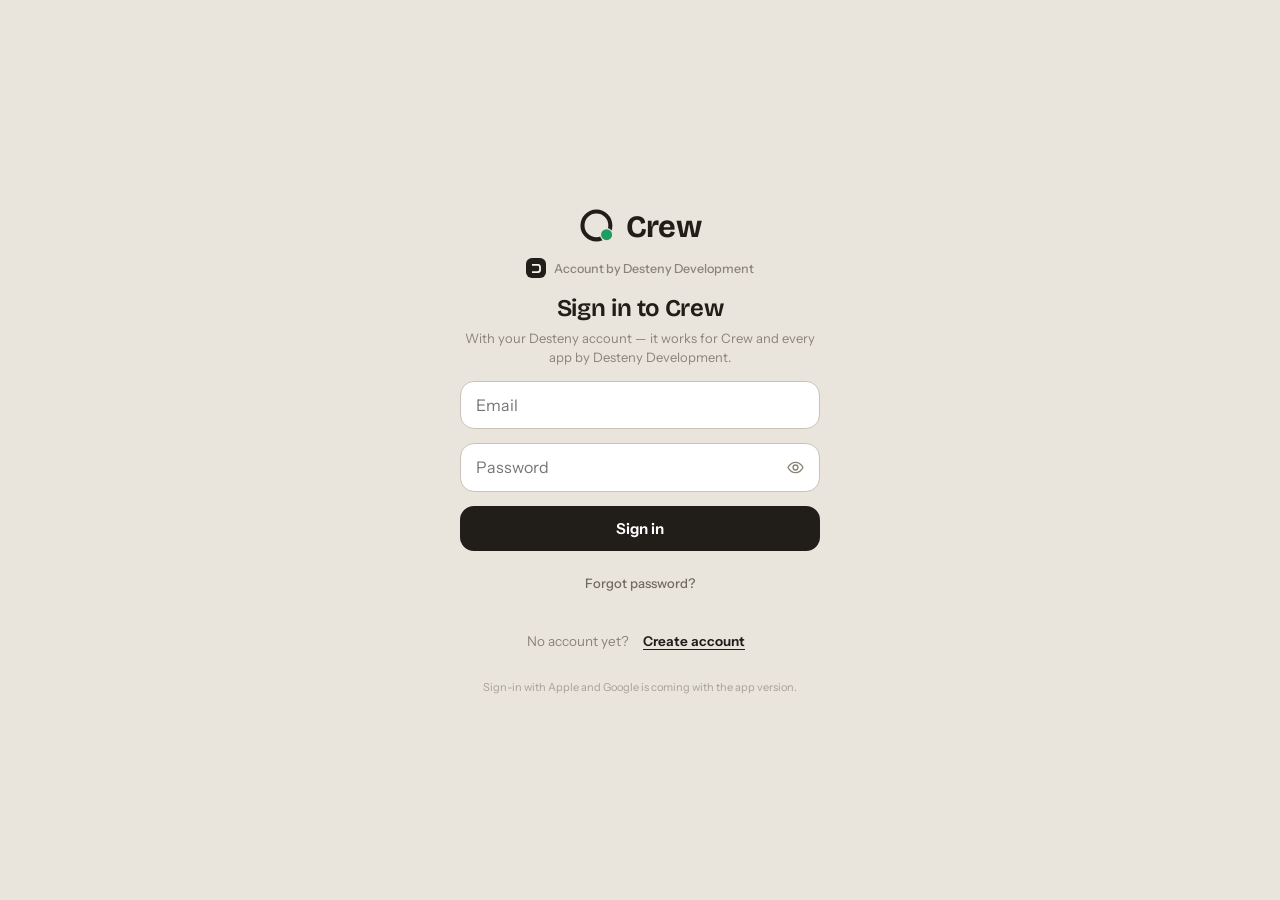
==== commit 46af9c40: "Ausgelieferter Stand" ====
--- a/index.html
+++ b/index.html
@@ -4,6 +4,11 @@
     <meta charset="utf-8" />
     <meta name="viewport" content="width=device-width, initial-scale=1, viewport-fit=cover" />
     <meta name="theme-color" content="#f6f3ee" />
+    <!-- Runde 6 (B3): Die Start-Hülle unten zeigt den Schriftzug „crew." in Bricolage. Ohne
+         Vorladen zeichnet der Browser ihn erst in der Systemschrift und tauscht sie danach —
+         genau das sichtbare Zusammenruckeln, das nicht sein soll. -->
+    <link rel="preload" href="./fonts/BricolageGrotesque-latin.woff2" as="font" type="font/woff2" crossorigin />
+    <link rel="preload" href="./fonts/InstrumentSans-latin.woff2" as="font" type="font/woff2" crossorigin />
     <title>Crew</title>
     <link rel="icon" href="./icons/icon.svg" type="image/svg+xml" />
     <link rel="icon" href="./icons/favicon-32.png" sizes="32x32" media="(prefers-color-scheme: light)" />
@@ -16,8 +21,37 @@
     <meta name="apple-mobile-web-app-title" content="Crew" />
     <link rel="stylesheet" href="./fonts.css" />
     <link rel="stylesheet" href="./styles.css" />
+    <script>
+      /* Runde 6 (B3, Jonathan: „dort soll man auch darauf achten das es immer in der richtigen
+         farbe ladet"): Welches Thema gilt, weiß erst das Repository — und das steht frühestens
+         nach dem ersten Modul. Bis dahin wäre die Seite hell, auch bei einer dunklen App: ein
+         weißer Blitz vor dunklem Grund. Deshalb merkt sich die App das zuletzt gültige Thema
+         (derselbe Schlüssel wie in web/ui/laden.js) und setzt es hier, vor dem ersten Bild. */
+      (function () {
+        try {
+          var gemerkt = localStorage.getItem('crew.lade.thema');
+          var dunkel = gemerkt === 'dark'
+            || (!gemerkt && window.matchMedia && window.matchMedia('(prefers-color-scheme: dark)').matches);
+          if (!dunkel) return;
+          document.documentElement.dataset.theme = 'dark';
+          var farbe = document.querySelector('meta[name="theme-color"]');
+          if (farbe) farbe.setAttribute('content', '#1a1816');
+        } catch (e) { /* privates Fenster: dann eben hell */ }
+      })();
+    </script>
   </head>
   <body>
+    <!-- Runde 6 (B3): Diese Fläche steht im ERSTEN Bild, ohne dass ein Skript gelaufen ist —
+         gleiche Papierfarbe, gleiche Rundung, gleiche Breite wie der Rahmen danach. Sie fasst
+         nichts an (pointer-events:none) und wird von app.js entfernt, sobald wirklich gezeichnet
+         wurde. Aussehen und Klassen kommen aus web/styles.css (.p5-start, von P5). -->
+    <div id="start-huelle" class="p5-start" data-role="app-start" role="status" aria-label="Crew startet" style="pointer-events:none">
+      <div class="p5-start-flaeche">
+        <div class="p5-start-mitte">
+          <svg class="crew-lademarke" width="74" height="74" viewBox="2 2 68 68" aria-hidden="true"><mask id="crew-lade-luecke" maskUnits="userSpaceOnUse" x="0" y="0" width="72" height="72"><rect x="0" y="0" width="72" height="72" fill="#fff"></rect><circle cx="53.5" cy="52" r="11.5" fill="#000"></circle></mask><circle cx="36" cy="36" r="24" fill="none" stroke="currentColor" stroke-width="7" mask="url(#crew-lade-luecke)"></circle><circle cx="53.5" cy="52" r="9.5" fill="var(--green)"></circle></svg>
+        </div>
+      </div>
+    </div>
     <main id="app" aria-live="polite"></main>
     <!-- Vom Server erzeugt (scripts/serve.mjs): wählt Demo- oder Server-Modus. Fehlt die
          Datei, bleibt es beim Demo-Modus — die App läuft auch als reine Dateisammlung. -->
--- a/styles.css
+++ b/styles.css
@@ -517,31 +517,6 @@
 }
 .free-button.is-free { border-color: var(--green); color: var(--on-accent); background: var(--green); }
 
-.tabbar {
-  min-height: 78px;
-  padding: 10px 12px 24px;
-  display: flex;
-  align-items: stretch;
-  border-top: 1px solid var(--ink-a08);
-  background: var(--nav);
-}
-.tabbar button {
-  flex: 1;
-  display: flex;
-  flex-direction: column;
-  align-items: center;
-  gap: 3px;
-  padding: 0;
-  border: 0;
-  color: var(--muted-light);
-  background: transparent;
-  cursor: pointer;
-  font-size: 11px;
-  font-weight: 500;
-}
-.tabbar button.active { color: var(--ink); font-weight: 650; }
-.tabbar svg { width: 24px; height: 24px; }
-
 .sheet-scrim { position: absolute; z-index: 10; inset: 0; background: var(--scrim); -webkit-backdrop-filter: var(--scrim-filter); backdrop-filter: var(--scrim-filter); }
 .hold-overlay { position: absolute; z-index: 11; inset: 0; pointer-events: none; }
 .hold-ring { position: absolute; width: 228px; height: 228px; border-radius: 50%; background: conic-gradient(from 180deg, rgba(var(--ring-rgb),0) 0deg, rgba(var(--ring-rgb),.92) 360deg); -webkit-mask: radial-gradient(circle closest-side, transparent 92px, #000 93px); mask: radial-gradient(circle closest-side, transparent 92px, #000 93px); }
@@ -1029,5 +1004,413 @@
 
 /* Runde 5 (Chef): Sheets stehen auf ganzen Pixeln. Gemessen (P1, DPR 3): max-height 86 % ergab y = 118,17 px —
    Text auf halben Gerätepixeln wirkt in WebKit weich. round() rundet auf ganze CSS-Pixel; kennt ein Browser
-   round() noch nicht, gilt die Angabe als ungültig und die bisherigen 86 % bleiben. */
-.ui-sheet-card { max-height: round(down, 86%, 1px) !important; }
+   round() noch nicht, gilt die Angabe als ungültig und die bisherigen 86 % bleiben.
+   Runde 8 (R8-37, Jonathan: „beim Nach-unten-Ziehen springt das Blatt ~1 cm vom Finger weg, beim
+   Loslassen springt es zurück"): NICHT für Blätter mit eigenem Zug — das „Freund hinzufügen"-Blatt
+   ([data-qr-card]) und [data-sheet-eigen]. Sie rechnen ihre Höhe selbst (profile.js › bindQrZug: bis
+   Rahmen − 48 px) und setzen sie beim Ziehen als festen Wert. Diese Klemme schnitt den Wert still auf
+   86 % zurück: gemessen bei 844 px Höhe sprang das Blatt mit dem ersten Pixel um 71 px (≈ 1 cm) vom
+   Finger weg und nach dem Loslassen, am Ende des Zurückgleitens, um dieselben 71 px zurück. Auch das
+   offene Blatt stand deshalb seit Runde 5 71 px tiefer, als profile.js es zeichnet. Ihre Höhen sind
+   ohnehin ganze Pixel (556 px bzw. Rahmen − 48 px). */
+.ui-sheet-card:not([data-qr-card], [data-sheet-eigen]) { max-height: round(down, 86%, 1px) !important; }
+
+/* ==========================================================================
+   Runde 6 (P5) — Einstieg, Berechtigungen, Laden
+   (web/ui/guide.js · web/ui/laden.js · web/ui/update-info.js)
+
+   B3 (Jonathan): „man soll nicht sehen wie sich, auch wenn nur kurz, laggy die seite
+   zusammensetzt … dort soll man auch darauf achten das es immer in der richtigen farbe
+   ladet." Deshalb hat der Platzhalter EIGENE Tokens für hell und dunkel — er liegt auf
+   var(--surface) wie auf var(--paper) und bleibt in beiden Themen ruhig sichtbar.
+   ========================================================================== */
+:root {
+  --p5-lade-grund: var(--field-deep);
+  --p5-lade-glanz: rgba(255, 255, 255, .72);
+}
+:root[data-theme="dark"] {
+  --p5-lade-grund: var(--field-deep);
+  --p5-lade-glanz: rgba(242, 237, 229, .085);
+}
+
+@keyframes p5Schimmer {
+  from { background-position: -60% 0; }
+  to { background-position: 160% 0; }
+}
+.p5-lade {
+  background-color: var(--p5-lade-grund);
+  background-image: linear-gradient(100deg, transparent 28%, var(--p5-lade-glanz) 50%, transparent 72%);
+  background-size: 260% 100%;
+  background-repeat: no-repeat;
+  background-position: -60% 0;
+  animation: p5Schimmer 1.7s ease-in-out infinite;
+}
+/* Über einer eigenen Fläche (Kartenbild): nur der Schimmer, kein zweiter Grund. */
+.p5-lade-weich { background-color: transparent; }
+
+/* Eigene Ebenen im Handyrahmen (Guide, Erlaubnis-Sheet, Update-Info). Sie liegen NEBEN der
+   Seite im Rahmen und decken Statusleiste und Navigation mit ab; der DOM-Abgleich fasst sie
+   nicht an (core/html.js, __morphFrei). Die Rundung folgt dem Rahmen — auf echten Geräten
+   füllt die App den Bildschirm, dort gibt es keine. */
+.p5-ebene {
+  position: absolute;
+  inset: 0;
+  z-index: 60;
+  border-radius: var(--radius-screen);
+  overflow: hidden;
+  font-family: "Instrument Sans", sans-serif;
+  /* Gemessen: Ohne diese Zeile deutete der Browser ein seitliches Wischen über der Ebene als
+     Zurück-Geste des Verlaufs und verließ die Seite (Chrome, Touch-Emulation: Navigation nach
+     about:blank). Die Ebene scrollt nicht — sie bekommt jede Geste selbst. */
+  touch-action: none;
+}
+@media (pointer: coarse), (max-width: 900px) {
+  .p5-ebene { border-radius: 0; }
+}
+[data-role="guide"] button:focus,
+[data-role="update-sheet"] button:focus,
+[data-role="erlaubnis-sheet"] button:focus { outline: none; }
+[data-role="guide"] button:focus-visible,
+[data-role="update-sheet"] button:focus-visible,
+[data-role="erlaubnis-sheet"] button:focus-visible { outline: 2px solid var(--green); outline-offset: 2px; }
+[data-role="guide"] button:active > span,
+[data-role="update-sheet"] button:active > span,
+[data-role="erlaubnis-sheet"] button:active > span,
+[data-role="update-streifen"] button:active > span { opacity: .7; }
+
+/* „App startet": dieselbe Fläche, dieselbe Farbe, dieselbe Rundung wie der Rahmen danach —
+   damit beim Übergang kein Maß und keine Farbe springt. */
+.p5-start {
+  position: fixed;
+  z-index: 90;
+  inset: 0;
+  display: grid;
+  place-items: center;
+  background: var(--canvas);
+}
+.p5-start-flaeche {
+  width: min(390px, 100dvw);
+  height: min(844px, 100dvh);
+  min-height: 640px;
+  display: grid;
+  place-items: center;
+  border: 1px solid var(--ink-a14);
+  border-radius: var(--radius-screen);
+  background: var(--paper);
+  box-shadow: 0 16px 40px var(--shadow-12);
+}
+@media (pointer: coarse), (max-width: 900px) {
+  .p5-start-flaeche { width: 100dvw; height: 100svh; min-height: 0; border: 0; border-radius: 0; box-shadow: none; }
+}
+.p5-start-mitte { display: flex; flex-direction: column; align-items: center; gap: 18px; }
+/* Runde 6 (Jonathan): Das Ladezeichen ist die Crew-Marke selbst — Ring und Punkt, sonst nichts.
+   Sie dreht sich als GANZES: Lücke und Punkt wandern zusammen, die Marke bleibt in jedem
+   Augenblick heil. Ruhig (1,6 s je Umdrehung), damit es wartet statt zu hetzen. */
+.crew-lademarke { display: block; color: var(--ink); transform-origin: 50% 50%; animation: crewLadeDreh 1.6s cubic-bezier(.65,.05,.36,1) infinite; }
+@keyframes crewLadeDreh { to { transform: rotate(1turn); } }
+
+@media (prefers-reduced-motion: reduce) {
+  /* Wer Bewegung abgestellt hat, sieht die Marke ruhig stehen — sichtbar bleibt sie trotzdem. */
+  .p5-lade, .crew-lademarke { animation: none; }
+}
+
+/* ==========================================================================
+   Runde 6 (P1) — Crew-Seite: sichtbare Zeilen, Menü in der Zeile, FREE-Geste
+   ==========================================================================
+   D3  Personen-, Raum- und Anfragenzeilen liegen auf EINER ruhigen Fläche mit Haarlinien
+       dazwischen — ein Kasten je Abschnitt, keine Kacheln. Beim Drücken färbt sich die ganze
+       Zeile kurz, damit man den Tipp ankommen sieht; vorher war die Trefferfläche unsichtbar.
+   D4  Die drei Punkte stehen NEBEN der Zeile (44 × 44 px) und nehmen ihr nichts weg.
+   A3  Der Frei-Knopf ist kein Text: iOS darf beim Halten weder auswählen noch sein
+       Kontextmenü öffnen — beides bricht die Zeigerfolge mit pointercancel ab.
+   ========================================================================== */
+.r6-liste {
+  background: var(--surface);
+  border: 1px solid var(--ink-a07);
+  border-radius: 18px;
+  box-shadow: 0 1px 2px var(--shadow-04);
+  overflow: hidden;
+}
+.r6-liste > * + * { border-top: 1px solid var(--ink-a06); }
+.r6-zeile { position: relative; transition: background .12s ease-out; }
+/* Gedrückt wird der Knopf IN der Zeile — die Rückmeldung gehört trotzdem der ganzen Zeile. */
+.r6-zeile:has(button:active), .r6-zeile:active { background: var(--ink-a05); }
+.r6-mehr:active { background: var(--ink-a10); }
+.r6-mehr:focus-visible, .r6-zeile button:focus-visible { outline: 2px solid var(--green); outline-offset: -2px; }
+#free-button { -webkit-touch-callout: none; -webkit-user-select: none; user-select: none; }
+@media (prefers-reduced-motion: reduce) { .r6-zeile { transition: none; } }
+
+/* ==========================================================================
+   Runde 6 (P4) — Karten
+   C1 (Jonathan: „bei standort sollte der standort nicht blau sondern gruen sein"):
+   Der eigene Standortpunkt (ui/map.js > .crew-ich) traegt jetzt das Gruen der App statt
+   des Blaus der Geraetekarten. Er bleibt trotzdem eindeutig: 18 px Punkt mit weissem
+   3-px-Rand, feinem gruenen Haarring und 40-px-Hof. Zum Vergleich auf derselben Karte:
+   der Ortspunkt einer Markierung ist 10 px ohne Hof mit Rand in --surface, eine Person
+   ist eine 36-px-Bildscheibe. Nichts hart kodiert — alles aus --green.
+   Diese Regeln stehen NACH dem Runde-5-Block und ueberschreiben ihn in beiden Themen.
+   ========================================================================== */
+:root {
+  --karte-ich: var(--green);
+  --karte-ich-hof: var(--green-a20);
+  --karte-ich-ring: var(--green-a30);
+}
+:root[data-theme="dark"] {
+  --karte-ich: var(--green);
+  --karte-ich-hof: var(--green-a26);
+  --karte-ich-ring: var(--green-a35);
+}
+
+/* ==========================================================================
+   Runde 6 (P6) — Meet-Liste & Raum
+   D3: Sichtbare Zeilen statt unsichtbarer Treffflaechen (Mitglieder, Crews, gemeinsame Meets).
+   D4: Das Personen-Menue „···" sitzt direkt an der Zeile (44 px), nicht erst im Profil.
+   D6: Die Bewertungs-Zeile am Meet.
+   D7: Der schwebende „+ Meet"-Knopf.
+   Farben ausschliesslich ueber Tokens; hell und dunkel drehen sich von selbst mit.
+   ========================================================================== */
+
+/* D3/D4: Flaeche, Druck-Rueckmeldung und „···" der Zeile kommen aus dem Crew-Block
+   (.r6-zeile / .r6-mehr, Runde 6 P1) — eine Zeile sieht im Crew-Tab und im Raum gleich aus
+   und verhaelt sich gleich. Im Raum liegen die Zeilen schon in einer Karte; sie brauchen
+   deshalb keinen zweiten Kasten, nur die Haarlinie zwischen zwei aufeinanderfolgenden
+   Zeilen (Gruppenueberschriften bekommen bewusst keine). */
+.r6-zeilen > .r6-zeile + .r6-zeile { border-top: 1px solid var(--ink-a06); }
+
+/* D7: Der schwebende Meet-Knopf gibt beim Druecken nur in der Helligkeit nach — keine
+   Groessenaenderung, damit er unter dem Daumen nicht wegrutscht. */
+[data-role="mb-neu-meet"] { -webkit-tap-highlight-color: transparent; transition: filter .14s ease; }
+[data-role="mb-neu-meet"]:active { filter: brightness(.93); }
+[data-role="mb-neu-meet"]:focus { outline: none; }
+[data-role="mb-neu-meet"]:focus-visible { outline: 2px solid var(--ink); outline-offset: 3px; }
+
+/* D6: Die Bewertungs-Zeile am Meet — die drei Gesichter geben beim Druecken leise nach. */
+[data-role="bewertungs-zeile"] button { -webkit-tap-highlight-color: transparent; transition: background-color .14s ease; }
+[data-role="bewertungs-zeile"] button[data-act="bew-stufe"]:active { background: var(--field); }
+[data-role="bewertungs-zeile"] button:focus { outline: none; }
+[data-role="bewertungs-zeile"] button:focus-visible { outline: 2px solid var(--green); outline-offset: 2px; }
+
+@media (prefers-reduced-motion: reduce) {
+  [data-role="mb-neu-meet"], [data-role="bewertungs-zeile"] button { transition: none; }
+}
+
+/* ==========================================================================
+   Runde 6 (P3) — Medien & Rueckmeldung
+   A2: Der eine Foto-Knopf und die Zuschnitt-Buehne geben beim Druecken nur in der Helligkeit
+       nach — keine Groessenaenderung, damit unter dem Daumen nichts wegrutscht.
+   A4: „Ton testen" auf der Mitteilungsseite. Waehrend die Probe laeuft, atmet das Wellen-
+       Zeichen einmal ruhig auf — man SIEHT, dass etwas passiert ist, auch wenn das iPhone
+       stumm geschaltet ist und (im Browser) nicht vibrieren kann.
+   Farben ausschliesslich ueber Tokens; hell und dunkel drehen sich von selbst mit.
+   ========================================================================== */
+
+[data-role="foto-knoepfe"] > button,
+[data-act="pb-foto-nutzen"],
+[data-act="ton-probe"] {
+  -webkit-tap-highlight-color: transparent;
+  transition: filter .14s ease, background-color .14s ease;
+}
+[data-role="foto-knoepfe"] > button:active,
+[data-act="pb-foto-nutzen"]:active { filter: brightness(.95); }
+[data-act="ton-probe"]:active { background: var(--field); }
+[data-role="foto-knoepfe"] > button:focus,
+[data-act="ton-probe"]:focus { outline: none; }
+[data-role="foto-knoepfe"] > button:focus-visible { outline: 2px solid var(--green); outline-offset: 2px; }
+[data-act="ton-probe"]:focus-visible { outline: 2px solid var(--green); outline-offset: 2px; }
+
+/* Die Probe sichtbar machen: das Zeichen im Knopf schwingt einmal mit dem Ton mit. */
+@keyframes p3TonWelle {
+  0% { transform: scale(1); opacity: 1; }
+  30% { transform: scale(1.25); opacity: .7; }
+  100% { transform: scale(1); opacity: 1; }
+}
+[data-act="ton-probe"][data-laeuft="1"] > span:first-child { animation: p3TonWelle .5s ease-out 2; }
+
+@media (prefers-reduced-motion: reduce) {
+  [data-role="foto-knoepfe"] > button,
+  [data-act="pb-foto-nutzen"],
+  [data-act="ton-probe"] { transition: none; }
+  [data-act="ton-probe"][data-laeuft="1"] > span:first-child { animation: none; }
+}
+
+/* ==========================================================================
+   Runde 7 (J12/K3) — Hintergrund und Zeilenachse
+   Paket „Proportionen, Luecke durch alle Bilder, Hintergrund"
+   ========================================================================== */
+
+/* --------------------------------------------------------------------------
+   J12  Hintergrund-Gestaltung
+   Jonathan: „wie man es von whats app kennt, aber halt in unserem design und
+   unauffaellig aber gut."
+
+   Kein Bild aus dem Netz: eine gekachelte Zeichnung aus der eigenen Marke, als
+   Daten-URI in dieser Datei. Drei Fassungen sind gebaut und nebeneinander
+   angesehen worden (shots/r7b-grund-{light,dark}-{desteny,punkte,boegen}.png):
+
+     --grund-d       das Desteny-Zeichen selbst, 84-px-Kachel. Ehrlich „aus der
+                     eigenen Marke", aber man LIEST ein D. Eine Tapete aus dem
+                     eigenen Logo ist aufdringlich, nicht unauffaellig.
+     --grund-punkte  sehr ruhig, aber beliebig: es koennte jede App sein, und es
+                     erinnert an kariertes Papier.
+     --grund-boegen  GEWAEHLT. Der Bogen des D als Strich, versetzt gekachelt:
+                     dieselbe Handschrift wie das Zeichen und wie die runden
+                     Formen der App, ohne den Buchstaben zu zeigen. Ruhig genug,
+                     dass man ihn erst beim zweiten Hinsehen bemerkt.
+   Umstellen ist eine Zeile (--grund-muster).
+
+   Runde 8 (R8-64, Jonathan: „Zeichen überschneiden sich NIE, dürfen größer sein; ausprobieren in
+   Richtung des QR-Blatts (weißer Ring, grüner Punkt, verblasst) — unauffällig, aber schöner.")
+   Bis hierher lagen ZWEI Kacheln verschiedener Groesse uebereinander (420×520 und 310×370,
+   versetzt): Ihre Zeichen wussten nichts voneinander und schoben sich mal hier, mal dort
+   ineinander. Jetzt gibt es EINE Kachel (780×1040: zwei Handybreiten, hoeher als ein Tablet im
+   Hochformat — auf keinem Geraet bis dahin wiederholt sie sich sichtbar), in der die Zeichen auf
+   einem Torus verteilt sind: Wer ueber eine Kante reicht, steht auf der Gegenseite noch einmal,
+   und der Abstand wird ueber die Kante hinweg gemessen — die kleinste Luecke zwischen zwei
+   Zeichen ist 73 px, in jeder Richtung und ueber jede Kachelgrenze (scratch/r8b-form.mjs prueft
+   es an der Zeichnung, die der Browser wirklich malt). Erzeugt: scratch/.r8b-form/grund-bauen.mjs.
+   Das Zeichen ist das der App — Ring und Punkt, der Punkt unten rechts AUF dem Ring unter 45°,
+   mit durchsichtiger Luecke (dieselbe Regel wie jeder Punkt an einem Profilbild, R8-61) —, in
+   den Massen des QR-Blatts (Strich 6,5 %, Punkt 19 % des Durchmessers) und gross: 84 bis 230 px.
+   Drei Fassungen sind gebaut und angesehen worden (shots/r8b-form-grund-*.png):
+     „zeichen"  die Masse des App-Zeichens (Strich 13 %, Punkt 35 %), 72–150 px, sechs je Kachel:
+                erkennbar, aber zu laut — der dicke Ring zieht den Blick von den Namen weg.
+     „gedreht"  wie „zeichen", der Punkt wandert um den Ring: lebendiger, aber unruhig.
+     „gross"    GEWAEHLT. Die Masse und Groesse des QR-Blatts, elf Zeichen je Kachel: ruhig wie
+                Wasserzeichen, und doch das eigene Zeichen.
+   Der Punkt ist nicht das Gruen der App mit wenig Deckung — das ergab einen grauen Fleck —,
+   sondern Minze: gegen das warme Papier nur im Farbton verschoben (R -9, G +3, B -2), bei fast
+   gleicher Helligkeit. So liest er sich gruen, und die leiseste Schrift verliert hell nur 0,6 %
+   Kontrast. Die Grenze dafuer ist hoechstens 5 % (scratch/r7b-form.mjs, an JEDEM Messpunkt).
+
+   WICHTIG, und beim Messen gelernt: Die Tinte des Musters ist HELLER als das
+   Papier (hell: Weiss auf #f6f3ee), im dunklen Thema DUNKLER (Schwarz auf
+   #1a1816). Der erste Anlauf zeichnete mit --ink, also dunkler als das Papier;
+   gemessen sank der Kontrast der leisesten Schrift (--muted) dort, wo eine Linie
+   hinter dem Text lag, von 3,39:1 auf 3,04:1. Jonathans Vorgabe ist „macht Text
+   NIEMALS schlechter lesbar" — und mit dieser Richtung kann der Kontrast
+   ueberhaupt nur steigen, nie fallen. Das Muster bleibt dabei genauso sichtbar.
+   Seit R8-64 (Jonathan: „weißer Ring, grüner Punkt") gilt das nur noch für den RING im hellen
+   Thema. Der Punkt ist gleich hell wie das Papier, nur grüner (−0,6 %); im dunklen Thema hebt der
+   helle Ring den Grund leicht an (−4 %). Die Vorgabe dafür ist jetzt „höchstens 5 % weniger
+   Kontrast für die leiseste Schrift" — gemessen an jedem Punkt, nicht nur am auffälligsten.
+
+   Kosten: EINE Ebene ganz hinten (z 0), ausserhalb jeder Scrollflaeche. Sie
+   bewegt sich beim Rollen nicht, also malt der Browser sie genau einmal. Die
+   Datei ist Text (rund 1 kB), kein Netzabruf, kein Bild, kein Filter.
+   Lesbarkeit: siehe oben — hoechstens 5 % weniger Kontrast fuer die leiseste Schrift (--muted),
+   an jedem Messpunkt der Seite (scratch/r7b-form.mjs P4, scratch/r8b-form.mjs C).
+   -------------------------------------------------------------------------- */
+:root {
+  --grund-d: url("data:image/svg+xml,%3Csvg%20xmlns='http://www.w3.org/2000/svg'%20width='84'%20height='84'%20viewBox='0%200%2084%2084'%3E%3Cg%20fill='%23ffffff'%3E%3Cg%20transform='translate(8%208)%20scale(0.0076)'%3E%3Cpath%20d='M3450,2000c0,991.05-207.15,1250-1000,1250H1000.472c-27.875,0-50.472-22.597-50.472-50.472v-399.057c0-27.875,22.597-50.472,50.472-50.472h1449.528c396.4,0,500-155.4,500-750s-103.6-750-500-750H1000.472c-27.875,0-50.472-22.597-50.472-50.472v-399.057c0-27.875,22.597-50.472,50.472-50.472h1449.528c792.85,0,1000,258.95,1000,1250Z'/%3E%3C/g%3E%3Cg%20transform='translate(50%2050)%20scale(0.0076)'%3E%3Cpath%20d='M3450,2000c0,991.05-207.15,1250-1000,1250H1000.472c-27.875,0-50.472-22.597-50.472-50.472v-399.057c0-27.875,22.597-50.472,50.472-50.472h1449.528c396.4,0,500-155.4,500-750s-103.6-750-500-750H1000.472c-27.875,0-50.472-22.597-50.472-50.472v-399.057c0-27.875,22.597-50.472,50.472-50.472h1449.528c792.85,0,1000,258.95,1000,1250Z'/%3E%3C/g%3E%3C/g%3E%3C/svg%3E");
+  --grund-punkte: url("data:image/svg+xml,%3Csvg%20xmlns='http://www.w3.org/2000/svg'%20width='28'%20height='28'%3E%3Cg%20fill='%23ffffff'%3E%3Ccircle%20cx='7'%20cy='7'%20r='1.2'/%3E%3Ccircle%20cx='21'%20cy='21'%20r='1.2'/%3E%3C/g%3E%3C/svg%3E");
+  --grund-boegen: url("data:image/svg+xml,%3Csvg%20xmlns='http://www.w3.org/2000/svg'%20width='60'%20height='60'%3E%3Cg%20fill='none'%20stroke='%23ffffff'%20stroke-width='1.4'%20stroke-linecap='round'%3E%3Cpath%20d='M6%2046a16%2016%200%200%201%2016-16'/%3E%3Cpath%20d='M36%2016a16%2016%200%200%201%2016%2016'/%3E%3C/g%3E%3C/svg%3E");
+  /* Runde 8 (R8-64): EINE Kachel, die Zeichen stehen frei und beruehren sich nie — auch nicht
+     ueber die Kachelgrenze (Ausfuehrung unten, vor .crew-grund). Farbe und Deckung stehen IN der
+     Zeichnung: Ring weiss (55 %), Punkt Minze (#edf6ec) — die Ebene selbst deckt voll. */
+  --grund-zeichen: url("data:image/svg+xml,%3Csvg%20xmlns='http://www.w3.org/2000/svg'%20width='780'%20height='1040'%20viewBox='0%200%20780%201040'%3E%3Cmask%20id='l'%20maskUnits='userSpaceOnUse'%20x='0'%20y='0'%20width='780'%20height='1040'%3E%3Crect%20width='780'%20height='1040'%20fill='white'/%3E%3Cg%20fill='black'%3E%3Ccircle%20cx='386.02'%20cy='29.99'%20r='27'/%3E%3Ccircle%20cx='386.02'%20cy='1069.99'%20r='27'/%3E%3Ccircle%20cx='305.46'%20cy='333.85'%20r='23.48'/%3E%3Ccircle%20cx='516.12'%20cy='709.85'%20r='18.78'/%3E%3Ccircle%20cx='554.29'%20cy='452.04'%20r='18.78'/%3E%3Ccircle%20cx='613.56'%20cy='159.29'%20r='14.56'/%3E%3Ccircle%20cx='49.7'%20cy='600.52'%20r='14.56'/%3E%3Ccircle%20cx='829.7'%20cy='600.52'%20r='14.56'/%3E%3Ccircle%20cx='748.55'%20cy='887.65'%20r='11.74'/%3E%3Ccircle%20cx='109.91'%20cy='99.91'%20r='11.74'/%3E%3Ccircle%20cx='260.29'%20cy='772.55'%20r='9.86'/%3E%3Ccircle%20cx='-4.05'%20cy='376.2'%20r='9.86'/%3E%3Ccircle%20cx='775.95'%20cy='376.2'%20r='9.86'/%3E%3Ccircle%20cx='231.09'%20cy='599.54'%20r='9.86'/%3E%3C/g%3E%3C/mask%3E%3Cg%20mask='url%28%23l%29'%20fill='none'%20stroke='%23ffffff'%20stroke-opacity='0.55'%3E%3Ccircle%20cx='310.01'%20cy='-46.02'%20r='107.5'%20stroke-width='15'/%3E%3Ccircle%20cx='310.01'%20cy='993.98'%20r='107.5'%20stroke-width='15'/%3E%3Ccircle%20cx='239.36'%20cy='267.75'%20r='93.48'%20stroke-width='13.04'/%3E%3Ccircle%20cx='463.24'%20cy='656.97'%20r='74.78'%20stroke-width='10.43'/%3E%3Ccircle%20cx='501.41'%20cy='399.16'%20r='74.78'%20stroke-width='10.43'/%3E%3Ccircle%20cx='572.58'%20cy='118.31'%20r='57.96'%20stroke-width='8.09'/%3E%3Ccircle%20cx='8.72'%20cy='559.54'%20r='57.96'%20stroke-width='8.09'/%3E%3Ccircle%20cx='788.72'%20cy='559.54'%20r='57.96'%20stroke-width='8.09'/%3E%3Ccircle%20cx='715.51'%20cy='854.6'%20r='46.74'%20stroke-width='6.52'/%3E%3Ccircle%20cx='76.86'%20cy='66.86'%20r='46.74'%20stroke-width='6.52'/%3E%3Ccircle%20cx='232.53'%20cy='744.79'%20r='39.26'%20stroke-width='5.48'/%3E%3Ccircle%20cx='-31.81'%20cy='348.44'%20r='39.26'%20stroke-width='5.48'/%3E%3Ccircle%20cx='748.19'%20cy='348.44'%20r='39.26'%20stroke-width='5.48'/%3E%3Ccircle%20cx='203.33'%20cy='571.78'%20r='39.26'%20stroke-width='5.48'/%3E%3C/g%3E%3Cg%20fill='%23edf6ec'%20fill-opacity='1'%3E%3Ccircle%20cx='386.02'%20cy='29.99'%20r='22'/%3E%3Ccircle%20cx='386.02'%20cy='1069.99'%20r='22'/%3E%3Ccircle%20cx='305.46'%20cy='333.85'%20r='19.13'/%3E%3Ccircle%20cx='516.12'%20cy='709.85'%20r='15.3'/%3E%3Ccircle%20cx='554.29'%20cy='452.04'%20r='15.3'/%3E%3Ccircle%20cx='613.56'%20cy='159.29'%20r='11.86'/%3E%3Ccircle%20cx='49.7'%20cy='600.52'%20r='11.86'/%3E%3Ccircle%20cx='829.7'%20cy='600.52'%20r='11.86'/%3E%3Ccircle%20cx='748.55'%20cy='887.65'%20r='9.57'/%3E%3Ccircle%20cx='109.91'%20cy='99.91'%20r='9.57'/%3E%3Ccircle%20cx='260.29'%20cy='772.55'%20r='8.03'/%3E%3Ccircle%20cx='-4.05'%20cy='376.2'%20r='8.03'/%3E%3Ccircle%20cx='775.95'%20cy='376.2'%20r='8.03'/%3E%3Ccircle%20cx='231.09'%20cy='599.54'%20r='8.03'/%3E%3C/g%3E%3C/svg%3E");
+  --grund-muster: var(--grund-zeichen);
+  --grund-kachel: 780px 1040px;
+  --grund-lage: 0 0;
+  --grund-staerke: 1;
+  /* Nur fuer die Vergleichsfassungen unten (weisse Zeichnungen, deren Deckung die Ebene traegt). */
+  --grund-staerke-vergleich: .46;
+}
+:root[data-theme="dark"] {
+  --grund-d: url("data:image/svg+xml,%3Csvg%20xmlns='http://www.w3.org/2000/svg'%20width='84'%20height='84'%20viewBox='0%200%2084%2084'%3E%3Cg%20fill='%23000000'%3E%3Cg%20transform='translate(8%208)%20scale(0.0076)'%3E%3Cpath%20d='M3450,2000c0,991.05-207.15,1250-1000,1250H1000.472c-27.875,0-50.472-22.597-50.472-50.472v-399.057c0-27.875,22.597-50.472,50.472-50.472h1449.528c396.4,0,500-155.4,500-750s-103.6-750-500-750H1000.472c-27.875,0-50.472-22.597-50.472-50.472v-399.057c0-27.875,22.597-50.472,50.472-50.472h1449.528c792.85,0,1000,258.95,1000,1250Z'/%3E%3C/g%3E%3Cg%20transform='translate(50%2050)%20scale(0.0076)'%3E%3Cpath%20d='M3450,2000c0,991.05-207.15,1250-1000,1250H1000.472c-27.875,0-50.472-22.597-50.472-50.472v-399.057c0-27.875,22.597-50.472,50.472-50.472h1449.528c396.4,0,500-155.4,500-750s-103.6-750-500-750H1000.472c-27.875,0-50.472-22.597-50.472-50.472v-399.057c0-27.875,22.597-50.472,50.472-50.472h1449.528c792.85,0,1000,258.95,1000,1250Z'/%3E%3C/g%3E%3C/g%3E%3C/svg%3E");
+  --grund-punkte: url("data:image/svg+xml,%3Csvg%20xmlns='http://www.w3.org/2000/svg'%20width='28'%20height='28'%3E%3Cg%20fill='%23000000'%3E%3Ccircle%20cx='7'%20cy='7'%20r='1.2'/%3E%3Ccircle%20cx='21'%20cy='21'%20r='1.2'/%3E%3C/g%3E%3C/svg%3E");
+  --grund-boegen: url("data:image/svg+xml,%3Csvg%20xmlns='http://www.w3.org/2000/svg'%20width='60'%20height='60'%3E%3Cg%20fill='none'%20stroke='%23000000'%20stroke-width='1.4'%20stroke-linecap='round'%3E%3Cpath%20d='M6%2046a16%2016%200%200%201%2016-16'/%3E%3Cpath%20d='M36%2016a16%2016%200%200%201%2016%2016'/%3E%3C/g%3E%3C/svg%3E");
+  /* Runde 8 (R8-64): dieselbe Kachel. Ring hell (#f2ede5, 1,8 %), Punkt ein dunkles Gruen (#171d17)
+     — im Dunkeln hebt jede helle Flaeche den Grund an und nimmt der leisesten Schrift Kontrast;
+     beide bleiben deshalb unter 5 Stufen (gemessen: hoechstens 4 % weniger Kontrast). */
+  --grund-zeichen: url("data:image/svg+xml,%3Csvg%20xmlns='http://www.w3.org/2000/svg'%20width='780'%20height='1040'%20viewBox='0%200%20780%201040'%3E%3Cmask%20id='l'%20maskUnits='userSpaceOnUse'%20x='0'%20y='0'%20width='780'%20height='1040'%3E%3Crect%20width='780'%20height='1040'%20fill='white'/%3E%3Cg%20fill='black'%3E%3Ccircle%20cx='386.02'%20cy='29.99'%20r='27'/%3E%3Ccircle%20cx='386.02'%20cy='1069.99'%20r='27'/%3E%3Ccircle%20cx='305.46'%20cy='333.85'%20r='23.48'/%3E%3Ccircle%20cx='516.12'%20cy='709.85'%20r='18.78'/%3E%3Ccircle%20cx='554.29'%20cy='452.04'%20r='18.78'/%3E%3Ccircle%20cx='613.56'%20cy='159.29'%20r='14.56'/%3E%3Ccircle%20cx='49.7'%20cy='600.52'%20r='14.56'/%3E%3Ccircle%20cx='829.7'%20cy='600.52'%20r='14.56'/%3E%3Ccircle%20cx='748.55'%20cy='887.65'%20r='11.74'/%3E%3Ccircle%20cx='109.91'%20cy='99.91'%20r='11.74'/%3E%3Ccircle%20cx='260.29'%20cy='772.55'%20r='9.86'/%3E%3Ccircle%20cx='-4.05'%20cy='376.2'%20r='9.86'/%3E%3Ccircle%20cx='775.95'%20cy='376.2'%20r='9.86'/%3E%3Ccircle%20cx='231.09'%20cy='599.54'%20r='9.86'/%3E%3C/g%3E%3C/mask%3E%3Cg%20mask='url%28%23l%29'%20fill='none'%20stroke='%23f2ede5'%20stroke-opacity='0.018'%3E%3Ccircle%20cx='310.01'%20cy='-46.02'%20r='107.5'%20stroke-width='15'/%3E%3Ccircle%20cx='310.01'%20cy='993.98'%20r='107.5'%20stroke-width='15'/%3E%3Ccircle%20cx='239.36'%20cy='267.75'%20r='93.48'%20stroke-width='13.04'/%3E%3Ccircle%20cx='463.24'%20cy='656.97'%20r='74.78'%20stroke-width='10.43'/%3E%3Ccircle%20cx='501.41'%20cy='399.16'%20r='74.78'%20stroke-width='10.43'/%3E%3Ccircle%20cx='572.58'%20cy='118.31'%20r='57.96'%20stroke-width='8.09'/%3E%3Ccircle%20cx='8.72'%20cy='559.54'%20r='57.96'%20stroke-width='8.09'/%3E%3Ccircle%20cx='788.72'%20cy='559.54'%20r='57.96'%20stroke-width='8.09'/%3E%3Ccircle%20cx='715.51'%20cy='854.6'%20r='46.74'%20stroke-width='6.52'/%3E%3Ccircle%20cx='76.86'%20cy='66.86'%20r='46.74'%20stroke-width='6.52'/%3E%3Ccircle%20cx='232.53'%20cy='744.79'%20r='39.26'%20stroke-width='5.48'/%3E%3Ccircle%20cx='-31.81'%20cy='348.44'%20r='39.26'%20stroke-width='5.48'/%3E%3Ccircle%20cx='748.19'%20cy='348.44'%20r='39.26'%20stroke-width='5.48'/%3E%3Ccircle%20cx='203.33'%20cy='571.78'%20r='39.26'%20stroke-width='5.48'/%3E%3C/g%3E%3Cg%20fill='%23171d17'%20fill-opacity='1'%3E%3Ccircle%20cx='386.02'%20cy='29.99'%20r='22'/%3E%3Ccircle%20cx='386.02'%20cy='1069.99'%20r='22'/%3E%3Ccircle%20cx='305.46'%20cy='333.85'%20r='19.13'/%3E%3Ccircle%20cx='516.12'%20cy='709.85'%20r='15.3'/%3E%3Ccircle%20cx='554.29'%20cy='452.04'%20r='15.3'/%3E%3Ccircle%20cx='613.56'%20cy='159.29'%20r='11.86'/%3E%3Ccircle%20cx='49.7'%20cy='600.52'%20r='11.86'/%3E%3Ccircle%20cx='829.7'%20cy='600.52'%20r='11.86'/%3E%3Ccircle%20cx='748.55'%20cy='887.65'%20r='9.57'/%3E%3Ccircle%20cx='109.91'%20cy='99.91'%20r='9.57'/%3E%3Ccircle%20cx='260.29'%20cy='772.55'%20r='8.03'/%3E%3Ccircle%20cx='-4.05'%20cy='376.2'%20r='8.03'/%3E%3Ccircle%20cx='775.95'%20cy='376.2'%20r='8.03'/%3E%3Ccircle%20cx='231.09'%20cy='599.54'%20r='8.03'/%3E%3C/g%3E%3C/svg%3E");
+  --grund-muster: var(--grund-zeichen);
+  --grund-staerke: 1;
+  /* Dunkles Papier ist naeher an Schwarz — dieselbe gefuehlte Leise braucht dort viel weniger
+     Deckkraft (gilt fuer die Vergleichsfassungen). */
+  --grund-staerke-vergleich: .22;
+}
+
+.crew-grund {
+  position: absolute;
+  inset: 0;
+  z-index: 0;
+  pointer-events: none;
+  background-image: var(--grund-muster);
+  background-repeat: repeat;
+  background-size: var(--grund-kachel);
+  background-position: var(--grund-lage, 0 0);
+  opacity: var(--grund-staerke);
+}
+
+/* Zum Vergleichen und Umstellen: ein Merkmal am Wurzelknoten genuegt. */
+:root[data-grund="punkte"] { --grund-muster: var(--grund-punkte); --grund-kachel: 28px 28px; --grund-lage: 0 0; --grund-staerke: var(--grund-staerke-vergleich); }
+:root[data-grund="desteny"] { --grund-muster: var(--grund-d); --grund-kachel: 84px 84px; --grund-lage: 0 0; --grund-staerke: var(--grund-staerke-vergleich); }
+:root[data-grund="boegen"] { --grund-muster: var(--grund-boegen); --grund-kachel: 60px 60px; --grund-lage: 0 0; --grund-staerke: var(--grund-staerke-vergleich); }
+:root[data-grund="aus"] { --grund-muster: none; }
+
+/* --------------------------------------------------------------------------
+   K3  Die Zeilen unter dem Namen haben eine feste Hoehe
+   Jonathan: „Wenn der Text mal einzeilig, mal zweizeilig ist, springt die ganze
+   Zeile — das ist der Grund, warum Listen ‚unruhig‘ wirken. Hoehe reservieren,
+   nicht nachtraeglich fangen."
+
+   Dieselben Werte wie in ui/components.js (ZEILE_NAME_HOEHE / ZEILE_ZWEITE_HOEHE /
+   ZEILE_TEXT_ABSTAND). Die Chatliste baut ein anderes Paket (screens/crew.js);
+   deshalb steht die Regel hier, wo sie jede Zeile dieser Bauform erreicht, statt
+   in einer fremden Datei.
+   -------------------------------------------------------------------------- */
+:root {
+  --zeile-name-hoehe: 20px;
+  --zeile-zweite-hoehe: 17px;
+  --zeile-text-abstand: 2px;
+}
+
+/* Die Zeile selbst ist immer gleich hoch — auch die RUNDE, deren Bild ein Stapel aus
+   24-px-Gesichtern ist und die sonst 4 px flacher steht als ihre Nachbarn (gemessen:
+   58 statt 62 px). Eine Liste, in der jede dritte Zeile flacher ist, liest sich unruhig,
+   selbst wenn jede Zeile fuer sich richtig aussieht. */
+:root { --zeile-bild: 44px; --zeile-luft: 9px; }
+[data-role="chat-zeile"] { min-height: calc(var(--zeile-bild) + 2 * var(--zeile-luft)); }
+
+/* Die Textspalte einer Zeile: Name + Abstand + zweite Zeile, immer. */
+[data-role="chat-zeile"] span:has(> span > [data-role="chat-name"]) {
+  height: calc(var(--zeile-name-hoehe) + var(--zeile-text-abstand) + var(--zeile-zweite-hoehe));
+  gap: var(--zeile-text-abstand);
+  justify-content: flex-start;
+}
+[data-role="chat-zeile"] span:has(> [data-role="chat-name"]) {
+  height: var(--zeile-name-hoehe);
+}
+[data-role="chat-zeile"] [data-role="chat-zustand"] {
+  height: var(--zeile-zweite-hoehe);
+}
+
+/* --------------------------------------------------------------------------
+   Runde 8 (R8-2) — die Gruppe ist eckig, mit kleinerer Ecke als bisher
+   Jonathan: „Person rund · Gruppe eckig mit KLEINEREM Eckradius." Die Form einer Gruppe
+   steht HIER, an einer Stelle, fuer jedes Gruppenbild, das sich als [data-role="gruppen-bild"]
+   zu erkennen gibt (heute screens/crew.js › gruppenKachel: Chatliste und angeheftete Reihe).
+   20 % der Kante statt bisher 30 %: bei 44 px 8,8 statt 13 px — klar ein Viereck neben dem
+   runden Personenbild und klar etwas anderes als die Meet-Kachel (ui/components.js ›
+   meetKachel: 30 %, Zeichen statt Foto). Prozent statt Pixel, damit die Form bei jeder Groesse
+   dieselbe ist. !important, weil die Kachel ihren alten Radius noch selbst ins style-Attribut
+   schreibt (fremde Datei — im Bericht an den Chef, danach ist es ueberfluessig).
+   -------------------------------------------------------------------------- */
+[data-role="gruppen-bild"] { border-radius: 20% !important; }
+
+/* --------------------------------------------------------------------------
+   Runde 8 (R8-7) — der Ring gehoert zum Bild
+   ui/components.js › luecken() holt einen farbigen Ring, den ein Traeger UM ein Profilbild
+   legt, in die Bildscheibe (data-ring="im-bild", Farbe und Breite in --bild-ring). Hier wird
+   er gezeichnet: als Innenring am Bildrand, INNERHALB der Bildscheibe. Dort liegt er unter
+   derselben Maske wie das Bild, und jede Luecke um Frei-Punkt und Marke schneidet auch ihn.
+   -------------------------------------------------------------------------- */
+[data-role="person-avatar"][data-ring="im-bild"] > [data-role="avatar-bild"]::after {
+  content: "";
+  position: absolute;
+  inset: 0;
+  border-radius: 50%;
+  box-shadow: var(--bild-ring, none);
+  pointer-events: none;
+  z-index: 2;
+}
